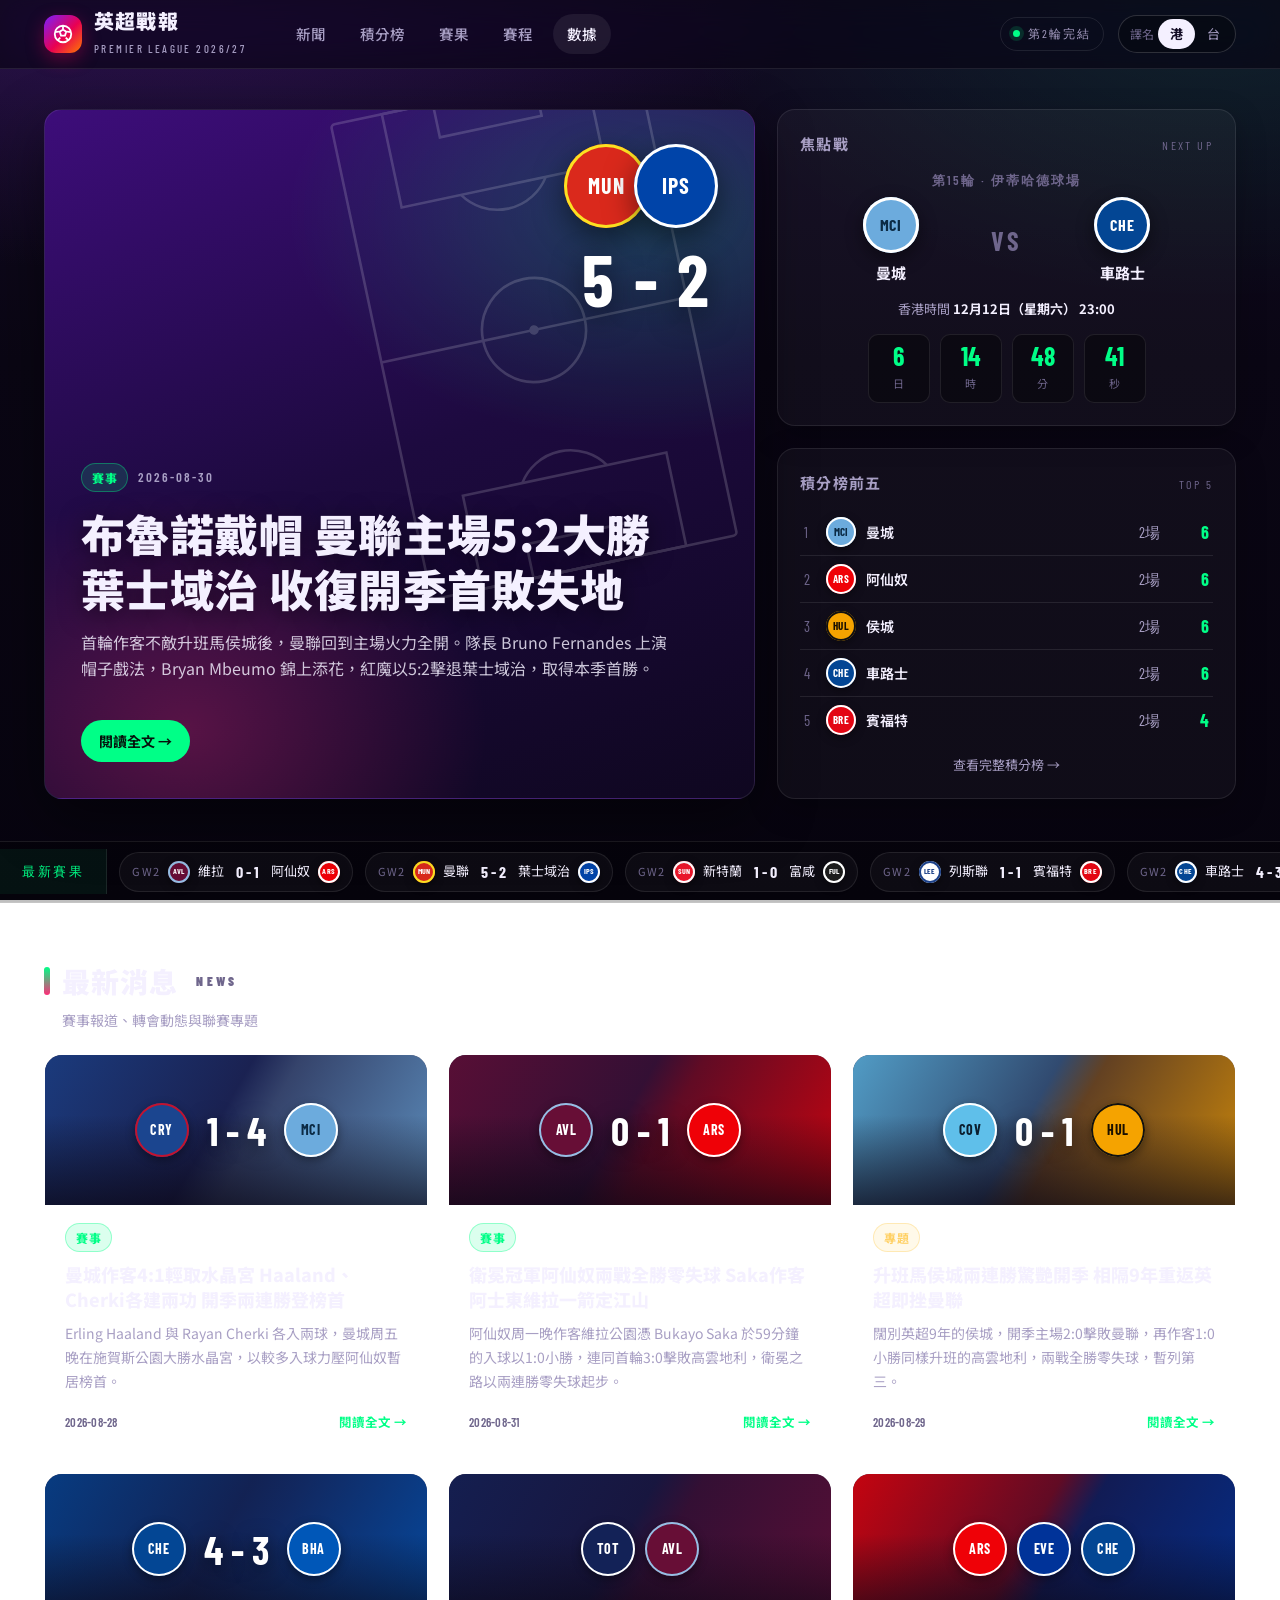
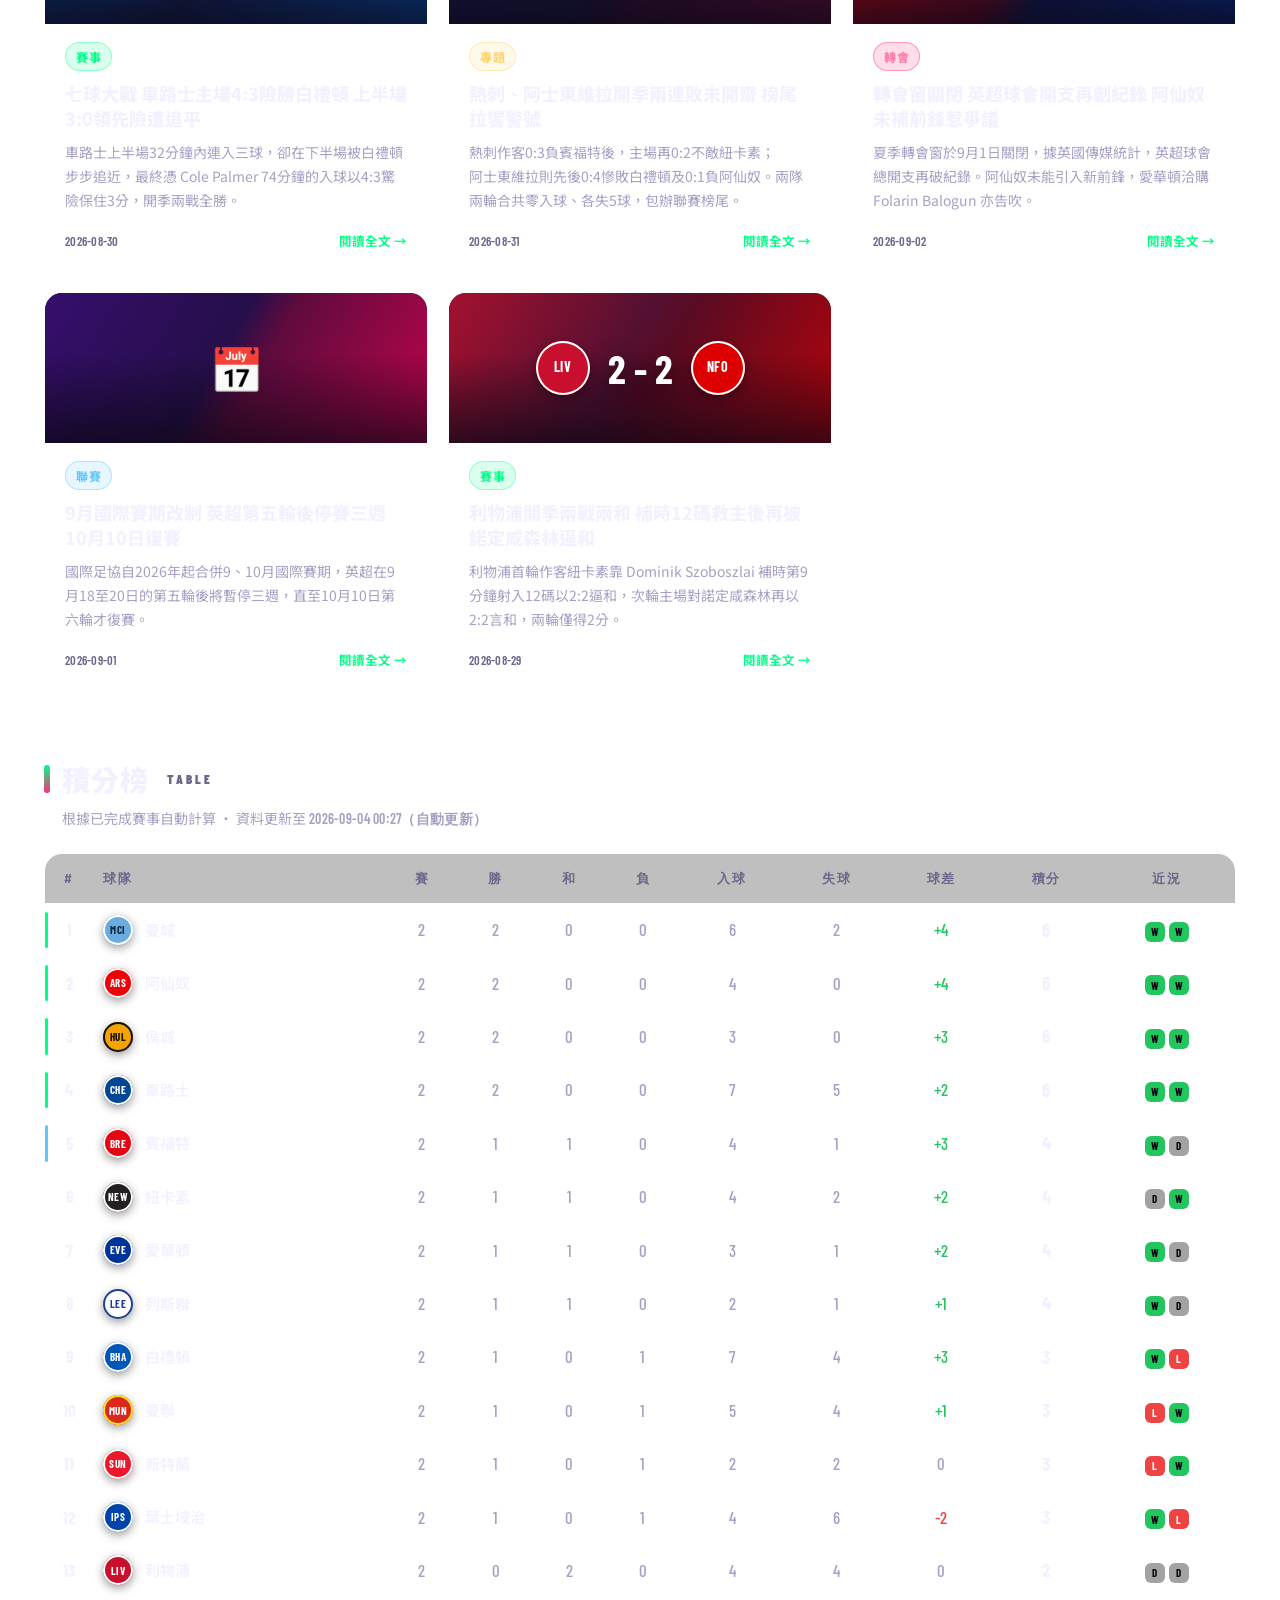
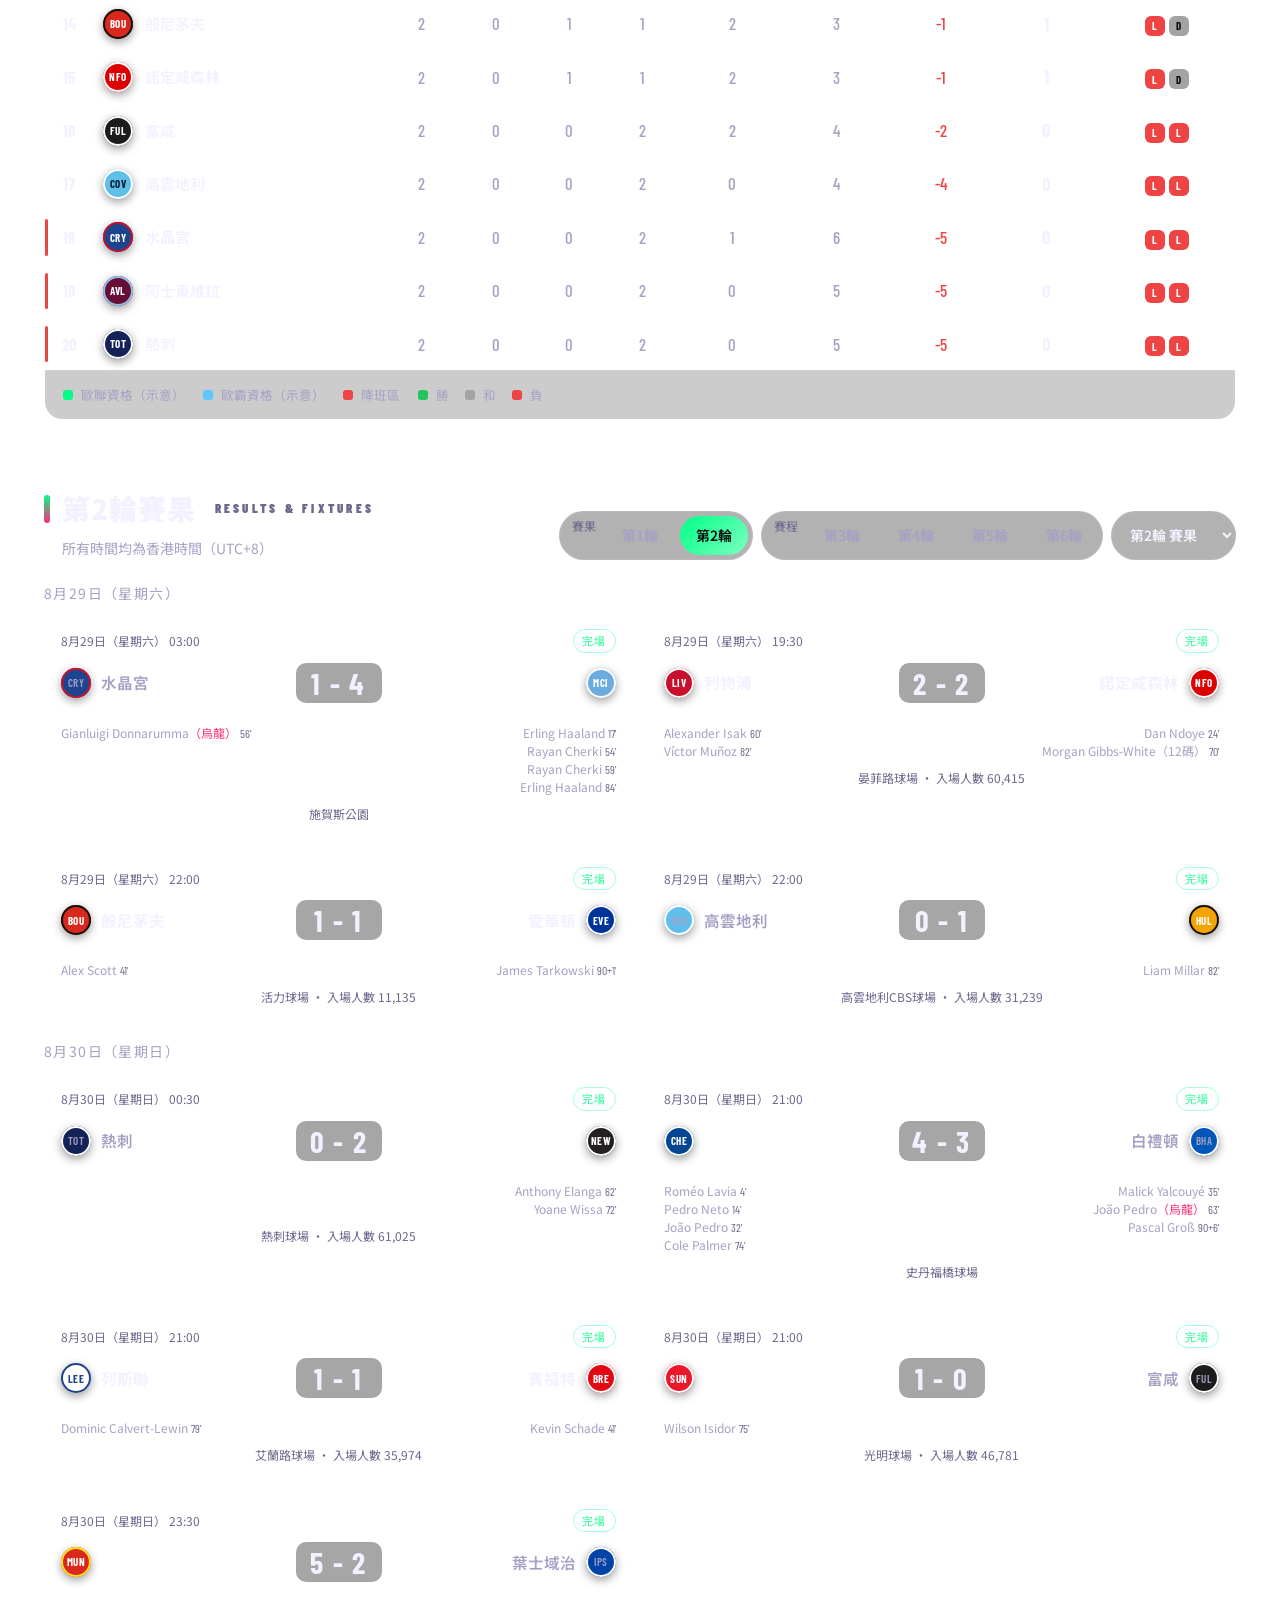
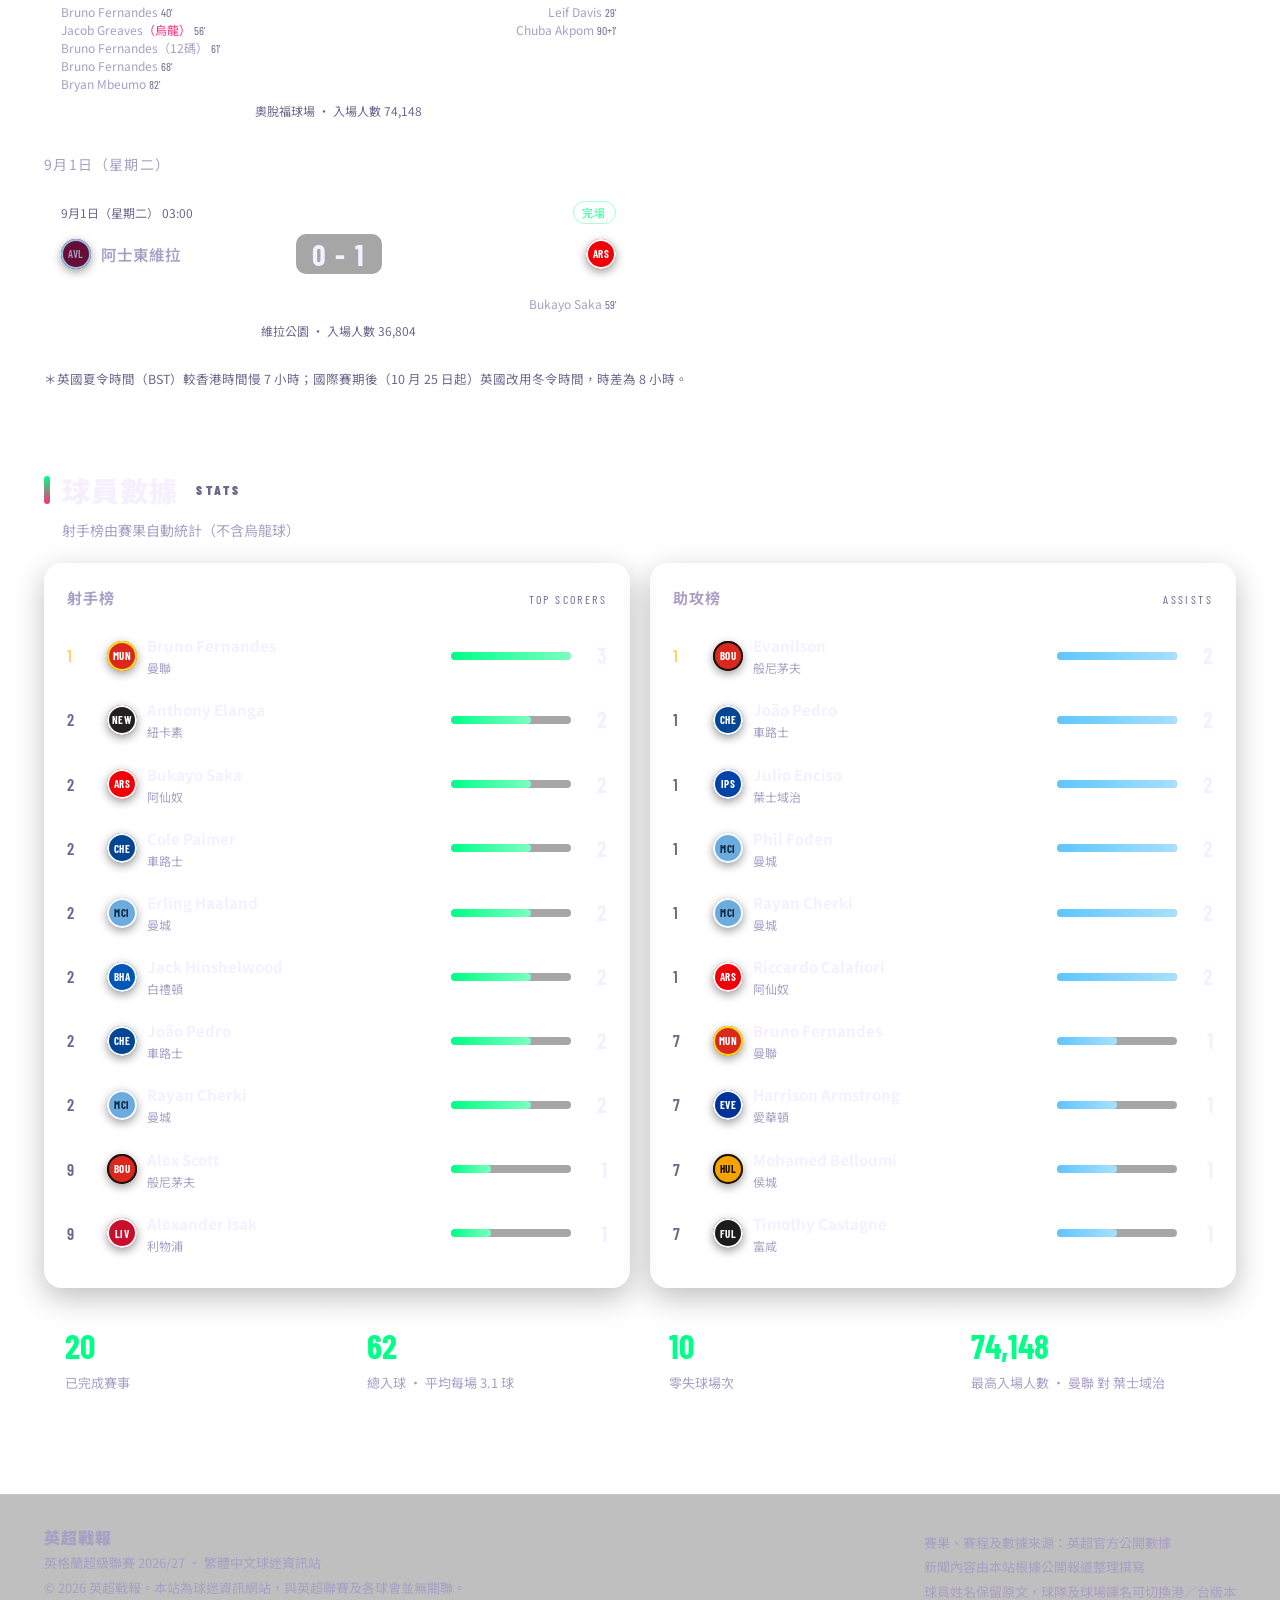
==== index.html @ 9344712b "feat: 英超戰報 static site with hourly results updater Traditional Chinese Premier League site: news, ta" ====
<!DOCTYPE html>
<html lang="zh-Hant">
<head>
  <meta charset="utf-8">
  <meta name="viewport" content="width=device-width, initial-scale=1">
  <title>英超戰報 — 英格蘭超級聯賽 2026/27 新聞、積分榜、賽果</title>
  <meta name="description" content="英超戰報：英格蘭超級聯賽最新新聞、積分榜、賽果與賽程，全部以繁體中文及香港時間顯示。">
  <link rel="icon" href="data:image/svg+xml,%3Csvg xmlns='http://www.w3.org/2000/svg' viewBox='0 0 64 64'%3E%3Crect width='64' height='64' rx='16' fill='%237a1fff'/%3E%3Ccircle cx='32' cy='32' r='18' fill='none' stroke='%2300ff87' stroke-width='5'/%3E%3Ccircle cx='32' cy='32' r='6' fill='%2300ff87'/%3E%3C/svg%3E">
  <link rel="preconnect" href="https://fonts.googleapis.com">
  <link rel="preconnect" href="https://fonts.gstatic.com" crossorigin>
  <link href="https://fonts.googleapis.com/css2?family=Noto+Sans+TC:wght@400;500;700;900&family=Barlow+Condensed:wght@500;600;700&display=swap" rel="stylesheet">
  <link rel="stylesheet" href="css/style.css">
</head>
<body>

  <!-- ===== 頂部導覽 ===== -->
  <header class="topbar">
    <div class="wrap">
      <a class="brand" href="#top">
        <span class="brand-mark" aria-hidden="true">
          <svg viewBox="0 0 24 24" fill="none" stroke="#fff" stroke-width="2"><circle cx="12" cy="12" r="9"/><path d="M12 3v4l3.5 2.5-1.3 4.2H9.8L8.5 9.5 12 7M3.5 10l4 -.5M20.5 10l-4-.5M6 19l3-3M18 19l-3-3"/></svg>
        </span>
        <span>
          <span class="brand-name">英超戰報</span>
          <span class="brand-sub">Premier League <span id="seasonLabel">2026/27</span></span>
        </span>
      </a>
      <nav class="nav" id="nav">
        <a href="#news">新聞</a>
        <a href="#table">積分榜</a>
        <a href="#results">賽果</a>
        <a href="#results" id="fixturesLink">賽程</a>
        <a href="#stats">數據</a>
      </nav>
      <div class="topbar-right">
        <span class="live-pill"><i></i><span id="roundLabel">第2輪完結</span></span>
        <div class="seg" role="group" aria-label="球隊譯名">
          <span class="seg-label">譯名</span>
          <button type="button" data-lang="hk" class="on">港</button>
          <button type="button" data-lang="tw">台</button>
        </div>
        <button class="burger" id="burger" type="button" aria-label="開啟選單"><span></span><span></span><span></span></button>
      </div>
    </div>
  </header>

  <!-- ===== 首頁頭條 ===== -->
  <section class="hero" id="top">
    <div class="wrap hero-grid">
      <article class="feature" id="feature"></article>
      <aside class="side">
        <div class="card next-match">
          <div class="card-head"><h3>焦點戰</h3><span class="en">Next up</span></div>
          <div id="nextMatch"></div>
        </div>
        <div class="card">
          <div class="card-head"><h3>積分榜前五</h3><span class="en">Top 5</span></div>
          <table class="mini-table"><tbody id="miniTable"></tbody></table>
          <a class="mini-link" href="#table">查看完整積分榜 →</a>
        </div>
      </aside>
    </div>
  </section>

  <div class="ticker" aria-label="最新賽果">
    <div class="ticker-inner">
      <div class="ticker-label">最新賽果</div>
      <div class="ticker-viewport"><div class="ticker-track" id="ticker"></div></div>
    </div>
  </div>

  <!-- ===== 新聞 ===== -->
  <section class="block" id="news">
    <div class="wrap">
      <div class="section-head">
        <div>
          <h2>最新消息<span class="en">News</span></h2>
          <p class="desc">賽事報道、轉會動態與聯賽專題</p>
        </div>
      </div>
      <div class="news-grid" id="newsGrid"></div>
    </div>
  </section>

  <!-- ===== 積分榜 ===== -->
  <section class="block" id="table">
    <div class="wrap">
      <div class="section-head">
        <div>
          <h2>積分榜<span class="en">Table</span></h2>
          <p class="desc">根據已完成賽事自動計算 · 資料更新至 <span id="updatedAt" class="num">2026-09-03</span></p>
        </div>
      </div>
      <div class="table-card reveal">
        <div class="table-wrap">
          <table class="standings">
            <thead>
              <tr>
                <th>#</th>
                <th class="left">球隊</th>
                <th title="已賽">賽</th>
                <th title="勝">勝</th>
                <th title="和">和</th>
                <th title="負">負</th>
                <th class="opt" title="入球">入球</th>
                <th class="opt" title="失球">失球</th>
                <th title="得失球差">球差</th>
                <th title="積分">積分</th>
                <th class="opt">近況</th>
              </tr>
            </thead>
            <tbody id="standingsBody"></tbody>
          </table>
        </div>
        <div class="legend">
          <span><i style="background:var(--mint)"></i>歐聯資格（示意）</span>
          <span><i style="background:var(--sky)"></i>歐霸資格（示意）</span>
          <span><i style="background:var(--loss)"></i>降班區</span>
          <span><i style="background:var(--win)"></i>勝 <i style="background:var(--draw);margin-left:8px"></i>和 <i style="background:var(--loss);margin-left:8px"></i>負</span>
        </div>
      </div>
    </div>
  </section>

  <!-- ===== 賽果與賽程 ===== -->
  <section class="block" id="results">
    <div class="wrap">
      <div class="section-head">
        <div>
          <h2><span id="resultsTitle">賽果</span><span class="en">Results &amp; Fixtures</span></h2>
          <p class="desc">所有時間均為香港時間（UTC+8）</p>
        </div>
        <div class="controls">
          <div class="tabs"><span class="seg-label">賽果</span><span id="resultTabs" style="display:contents"></span></div>
          <div class="tabs"><span class="seg-label">賽程</span><span id="fixtureTabs" style="display:contents"></span></div>
          <select id="gwSelect" class="gw-select" aria-label="選擇輪次"></select>
        </div>
      </div>
      <div class="matchday" id="matchdays"></div>
      <p class="tz-note">＊英國夏令時間（BST）較香港時間慢 7 小時；國際賽期後（10 月 25 日起）英國改用冬令時間，時差為 8 小時。</p>
    </div>
  </section>

  <!-- ===== 數據 ===== -->
  <section class="block" id="stats">
    <div class="wrap">
      <div class="section-head">
        <div>
          <h2>球員數據<span class="en">Stats</span></h2>
          <p class="desc">射手榜由賽果自動統計（不含烏龍球）</p>
        </div>
      </div>
      <div class="stats-grid">
        <div class="card reveal">
          <div class="card-head"><h3>射手榜</h3><span class="en">Top scorers</span></div>
          <div id="scorers"></div>
        </div>
        <div class="card reveal assists">
          <div class="card-head"><h3>助攻榜</h3><span class="en">Assists</span></div>
          <div id="assists"></div>
        </div>
      </div>
      <div class="facts" id="facts"></div>
    </div>
  </section>

  <!-- ===== 頁尾 ===== -->
  <footer>
    <div class="wrap">
      <div>
        <span class="brand-name">英超戰報</span>
        <p>英格蘭超級聯賽 2026/27 · 繁體中文球迷資訊站</p>
        <p>© <span id="year">2026</span> 英超戰報。本站為球迷資訊網站，與英超聯賽及各球會並無關聯。</p>
      </div>
      <div>
        <p>賽果、賽程及數據來源：英超官方公開數據</p>
        <p>新聞內容由本站根據公開報道整理撰寫</p>
        <p>球員姓名保留原文，球隊及球場譯名可切換港／台版本</p>
      </div>
    </div>
  </footer>

  <!-- ===== 新聞全文視窗 ===== -->
  <div class="modal" id="modal" role="dialog" aria-modal="true">
    <div class="modal-box">
      <button class="modal-close" id="modalClose" type="button" aria-label="關閉">×</button>
      <div id="modalBody"></div>
    </div>
  </div>
  <div class="toast" id="toast"></div>

  <script src="js/data.js"></script>
  <!-- live.js 由 tools/update-epl.ps1 自動產生（賽果、賽程、助攻榜） -->
  <script src="js/live.js"></script>
  <script>
    /* 若 live.js 尚未產生，仍讓頁面正常顯示 */
    var RESULTS = window.RESULTS || []; var FIXTURES = window.FIXTURES || [];
    var ASSISTS = window.ASSISTS || []; var LIVE = window.LIVE || null;
  </script>
  <script src="js/app.js"></script>
</body>
</html>
---- css/style.css ----
/* ==========================================================
   英超戰報 — Premier League 2026/27
   Stylesheet
   ========================================================== */

:root {
  --bg: #0a0614;
  --bg-2: #120b24;
  --bg-3: #1a1033;
  --panel: rgba(255, 255, 255, 0.035);
  --panel-strong: rgba(255, 255, 255, 0.07);
  --line: rgba(255, 255, 255, 0.09);
  --line-strong: rgba(255, 255, 255, 0.16);
  --text: #f4f0ff;
  --muted: #a89fc4;
  --muted-2: #6f668c;
  --mint: #00ff87;
  --mint-dim: rgba(0, 255, 135, 0.14);
  --pink: #ff2d78;
  --pink-dim: rgba(255, 45, 120, 0.16);
  --gold: #ffd166;
  --sky: #5ec6ff;
  --win: #22c55e;
  --draw: #a3a3a3;
  --loss: #ef4444;
  --radius: 18px;
  --radius-sm: 12px;
  --shadow: 0 20px 60px rgba(0, 0, 0, 0.45);
  --font-zh: "Noto Sans TC", "PingFang TC", "Microsoft JhengHei", "Heiti TC", system-ui, sans-serif;
  --font-num: "Barlow Condensed", "Oswald", "Arial Narrow", sans-serif;
  --max: 1240px;
}

* { box-sizing: border-box; }
html { scroll-behavior: smooth; }
body {
  margin: 0;
  font-family: var(--font-zh);
  color: var(--text);
  background:
    radial-gradient(1200px 600px at 10% -10%, rgba(120, 40, 200, 0.35), transparent 60%),
    radial-gradient(900px 500px at 95% 0%, rgba(0, 255, 135, 0.10), transparent 60%),
    linear-gradient(180deg, var(--bg-2) 0%, var(--bg) 40%, #07040f 100%);
  background-attachment: fixed;
  line-height: 1.6;
  -webkit-font-smoothing: antialiased;
}
a { color: inherit; text-decoration: none; }
button { font: inherit; color: inherit; cursor: pointer; }
img { max-width: 100%; }
::selection { background: var(--mint); color: #06100b; }

.wrap { max-width: var(--max); margin: 0 auto; padding: 0 24px; }
.num { font-family: var(--font-num); font-weight: 600; letter-spacing: 0.02em; }

/* ---------- Top bar ---------- */
.topbar {
  position: sticky; top: 0; z-index: 50;
  backdrop-filter: blur(16px) saturate(160%);
  -webkit-backdrop-filter: blur(16px) saturate(160%);
  background: rgba(10, 6, 20, 0.72);
  border-bottom: 1px solid var(--line);
}
.topbar .wrap { display: flex; align-items: center; gap: 28px; height: 68px; position: relative; }
.brand { display: flex; align-items: center; gap: 12px; }
.brand-mark {
  width: 38px; height: 38px; border-radius: 12px;
  background: linear-gradient(135deg, #7a1fff 0%, #e90052 55%, #ff7a00 100%);
  display: grid; place-items: center;
  box-shadow: 0 6px 18px rgba(233, 0, 82, 0.35);
}
.brand-mark svg { width: 22px; height: 22px; }
.brand-name { font-weight: 900; font-size: 20px; letter-spacing: 0.06em; line-height: 1; }
.brand-sub { display: block; font-family: var(--font-num); font-weight: 500; font-size: 11px; letter-spacing: 0.22em; color: var(--muted); text-transform: uppercase; margin-top: 4px; }

.nav { display: flex; gap: 6px; margin-left: 8px; }
.nav a { padding: 8px 14px; border-radius: 999px; font-size: 14.5px; font-weight: 500; color: var(--muted); transition: 0.2s; }
.nav a:hover, .nav a.active { color: var(--text); background: var(--panel-strong); }

.topbar-right { margin-left: auto; display: flex; align-items: center; gap: 14px; }
.live-pill {
  display: inline-flex; align-items: center; gap: 8px;
  font-family: var(--font-num); font-size: 12px; letter-spacing: 0.16em; text-transform: uppercase;
  color: var(--muted); padding: 6px 12px; border: 1px solid var(--line); border-radius: 999px;
}
.live-pill i { width: 7px; height: 7px; border-radius: 50%; background: var(--mint); box-shadow: 0 0 0 4px var(--mint-dim); animation: pulse 1.8s infinite; }
@keyframes pulse { 0%,100% { box-shadow: 0 0 0 3px var(--mint-dim);} 50% { box-shadow: 0 0 0 7px rgba(0,255,135,0.05);} }

.seg { display: inline-flex; align-items: center; border: 1px solid var(--line-strong); border-radius: 999px; padding: 3px; background: rgba(0,0,0,0.25); }
.seg button { border: 0; background: transparent; padding: 5px 12px; border-radius: 999px; font-size: 13px; color: var(--muted); transition: 0.2s; }
.seg button.on { background: var(--text); color: #120b24; font-weight: 700; }
.seg-label { font-size: 12px; color: var(--muted-2); padding-left: 8px; padding-right: 4px; }

.burger { display: none; width: 40px; height: 40px; border: 1px solid var(--line); border-radius: 10px; background: transparent; }
.burger span { display: block; width: 18px; height: 2px; background: var(--text); margin: 3px auto; border-radius: 2px; }

/* ---------- Hero ---------- */
.hero { padding: 40px 0 28px; position: relative; }
.hero-grid { display: grid; grid-template-columns: 1.55fr 1fr; gap: 22px; }

.feature {
  position: relative; overflow: hidden; border-radius: var(--radius); min-height: 480px;
  display: flex; flex-direction: column; justify-content: flex-end; padding: 36px;
  border: 1px solid var(--line);
  box-shadow: var(--shadow);
  background: linear-gradient(160deg, #3d0d7a 0%, #1d0a3f 50%, #0f0720 100%);
  isolation: isolate; cursor: pointer;
}
.feature::before {
  content: ""; position: absolute; inset: 0; z-index: -1;
  background:
    radial-gradient(600px 380px at 85% 15%, rgba(0, 255, 135, 0.22), transparent 60%),
    radial-gradient(500px 400px at 20% 90%, rgba(255, 45, 120, 0.28), transparent 60%);
}
.feature .pitch { position: absolute; right: -40px; top: -40px; width: 520px; height: 520px; opacity: 0.16; z-index: -1; transform: rotate(-12deg); }
.feature .big-crests { position: absolute; right: 36px; top: 34px; display: flex; z-index: 0; }
.feature .big-crests .crest { width: 84px; height: 84px; font-size: 22px; box-shadow: 0 0 0 3px var(--c2) inset, 0 10px 30px rgba(0,0,0,0.5); margin-left: -14px; }
.feature .score-big { position: absolute; right: 42px; top: 132px; font-family: var(--font-num); font-size: 72px; font-weight: 700; letter-spacing: 0.04em; line-height: 1; color: #fff; text-shadow: 0 8px 30px rgba(0,0,0,0.6); }
.feature .kicker { display: inline-flex; align-items: center; gap: 10px; margin-bottom: 14px; }
.feature h1 { font-size: clamp(28px, 3.6vw, 44px); line-height: 1.25; margin: 0 0 14px; font-weight: 900; letter-spacing: 0.01em; max-width: 620px; text-shadow: 0 4px 24px rgba(0,0,0,0.5); }
.feature p { margin: 0 0 18px; color: rgba(244,240,255,0.82); font-size: 16px; max-width: 600px; }
.feature .meta { display: flex; gap: 14px; align-items: center; color: var(--muted); font-size: 13px; }
.feature .cta { margin-top: 20px; display: inline-flex; align-items: center; gap: 8px; padding: 10px 18px; border-radius: 999px; background: var(--mint); color: #06100b; font-weight: 700; font-size: 14px; width: fit-content; transition: 0.2s; }
.feature:hover .cta { transform: translateY(-1px); box-shadow: 0 8px 24px rgba(0,255,135,0.3); }

.tag {
  display: inline-block; padding: 4px 10px; border-radius: 999px; font-size: 12px; font-weight: 700; letter-spacing: 0.06em;
  background: var(--panel-strong); border: 1px solid var(--line-strong); color: var(--text);
}
.tag.cat-match { background: var(--mint-dim); border-color: rgba(0,255,135,0.35); color: var(--mint); }
.tag.cat-transfer { background: var(--pink-dim); border-color: rgba(255,45,120,0.4); color: #ff7aa8; }
.tag.cat-feature { background: rgba(255,209,102,0.14); border-color: rgba(255,209,102,0.4); color: var(--gold); }
.tag.cat-league { background: rgba(94,198,255,0.14); border-color: rgba(94,198,255,0.4); color: var(--sky); }

.side { display: flex; flex-direction: column; gap: 22px; }
.card {
  background: var(--panel); border: 1px solid var(--line); border-radius: var(--radius);
  padding: 22px; box-shadow: 0 10px 30px rgba(0,0,0,0.25);
}
.card-head { display: flex; align-items: baseline; justify-content: space-between; margin-bottom: 14px; }
.card-head h3 { margin: 0; font-size: 15px; letter-spacing: 0.08em; color: var(--muted); font-weight: 700; }
.card-head .en { font-family: var(--font-num); font-size: 12px; letter-spacing: 0.2em; color: var(--muted-2); text-transform: uppercase; }

.next-match { text-align: center; }
.next-match .teams { display: grid; grid-template-columns: 1fr auto 1fr; align-items: center; gap: 10px; margin: 6px 0 14px; }
.next-match .team { display: flex; flex-direction: column; align-items: center; gap: 8px; font-weight: 700; font-size: 15px; }
.next-match .vs { font-family: var(--font-num); font-size: 26px; font-weight: 700; color: var(--muted-2); letter-spacing: 0.1em; }
.next-match .when { font-size: 13px; color: var(--muted); }
.next-match .when strong { color: var(--text); font-weight: 700; }
.countdown { display: flex; justify-content: center; gap: 10px; margin-top: 14px; }
.countdown div { background: rgba(0,0,0,0.35); border: 1px solid var(--line); border-radius: 10px; padding: 8px 0; min-width: 62px; }
.countdown b { display: block; font-family: var(--font-num); font-size: 26px; font-weight: 700; line-height: 1; color: var(--mint); }
.countdown small { font-size: 11px; color: var(--muted-2); letter-spacing: 0.1em; }

.mini-table { width: 100%; border-collapse: collapse; font-size: 14px; }
.mini-table td { padding: 8px 4px; border-top: 1px solid var(--line); }
.mini-table tr:first-child td { border-top: 0; }
.mini-table .pos { width: 22px; color: var(--muted-2); font-family: var(--font-num); font-size: 15px; }
.mini-table .pts { text-align: right; font-family: var(--font-num); font-size: 18px; font-weight: 700; color: var(--mint); }
.mini-table .pl { text-align: right; color: var(--muted); font-family: var(--font-num); font-size: 15px; }
.mini-table .tm { display: flex; align-items: center; gap: 10px; font-weight: 600; }
.mini-link { display: block; text-align: center; margin-top: 12px; font-size: 13px; color: var(--muted); }
.mini-link:hover { color: var(--mint); }

/* ---------- Crest ---------- */
.crest {
  --c1: #888; --c2: #fff; --ct: #fff;
  display: inline-grid; place-items: center; flex: none;
  width: 30px; height: 30px; border-radius: 50%;
  background: var(--c1); color: var(--ct);
  box-shadow: 0 0 0 2px var(--c2) inset, 0 3px 10px rgba(0,0,0,0.4);
  font-family: var(--font-num); font-weight: 700; font-size: 11px; letter-spacing: 0.04em;
}
.crest.lg { width: 56px; height: 56px; font-size: 16px; box-shadow: 0 0 0 3px var(--c2) inset, 0 6px 18px rgba(0,0,0,0.45); }

/* ---------- Ticker ---------- */
.ticker { border-top: 1px solid var(--line); border-bottom: 1px solid var(--line); background: rgba(0,0,0,0.25); overflow: hidden; margin-top: 14px; }
.ticker-inner { display: flex; align-items: center; }
.ticker-label { flex: none; padding: 12px 22px; font-family: var(--font-num); font-size: 13px; letter-spacing: 0.2em; text-transform: uppercase; color: var(--mint); border-right: 1px solid var(--line); background: rgba(0,255,135,0.06); }
.ticker-viewport { overflow: hidden; flex: 1; }
.ticker-track { display: flex; gap: 12px; white-space: nowrap; animation: marquee 70s linear infinite; padding: 10px 12px; width: max-content; }
.ticker:hover .ticker-track { animation-play-state: paused; }
@keyframes marquee { from { transform: translateX(0);} to { transform: translateX(-50%);} }
.tick { display: inline-flex; align-items: center; gap: 8px; padding: 6px 12px; border-radius: 999px; background: var(--panel); border: 1px solid var(--line); font-size: 13px; }
.tick .crest { width: 22px; height: 22px; font-size: 8px; }
.tick b { font-family: var(--font-num); font-size: 16px; font-weight: 700; padding: 0 4px; }
.tick .gw { color: var(--muted-2); font-size: 11px; letter-spacing: 0.1em; }

/* ---------- Sections ---------- */
section.block { padding: 56px 0 10px; }
.section-head { display: flex; align-items: flex-end; justify-content: space-between; gap: 20px; margin-bottom: 22px; flex-wrap: wrap; }
.section-head h2 { margin: 0; font-size: 28px; font-weight: 900; letter-spacing: 0.04em; display: flex; align-items: center; gap: 12px; }
.section-head h2::before { content: ""; width: 6px; height: 28px; border-radius: 3px; background: linear-gradient(180deg, var(--mint), var(--pink)); }
.section-head .en { font-family: var(--font-num); font-size: 13px; letter-spacing: 0.25em; text-transform: uppercase; color: var(--muted-2); margin-left: 6px; }
.section-head .desc { color: var(--muted); font-size: 14px; margin: 6px 0 0 18px; }
.section-head .controls { display: flex; gap: 8px; flex-wrap: wrap; }

/* ---------- News ---------- */
.news-grid { display: grid; grid-template-columns: repeat(3, 1fr); gap: 20px; }
.news-card {
  display: flex; flex-direction: column; overflow: hidden; border-radius: var(--radius);
  background: var(--panel); border: 1px solid var(--line); transition: 0.25s; cursor: pointer;
}
.news-card:hover { transform: translateY(-4px); border-color: var(--line-strong); box-shadow: var(--shadow); }
.news-card .cover { position: relative; height: 150px; display: flex; align-items: center; justify-content: center; gap: 10px; overflow: hidden; }
.news-card .cover::after { content: ""; position: absolute; inset: 0; background: linear-gradient(180deg, transparent 40%, rgba(10,6,20,0.7)); }
.news-card .cover .crest { z-index: 1; width: 54px; height: 54px; font-size: 14px; }
.news-card .cover .score { z-index: 1; font-family: var(--font-num); font-size: 40px; font-weight: 700; color: #fff; text-shadow: 0 4px 20px rgba(0,0,0,0.6); padding: 0 8px; }
.news-card .cover .glyph { z-index: 1; font-size: 44px; }
.news-card .body { padding: 18px 20px 20px; display: flex; flex-direction: column; gap: 10px; flex: 1; }
.news-card h3 { margin: 0; font-size: 18px; line-height: 1.4; font-weight: 800; }
.news-card p { margin: 0; color: var(--muted); font-size: 14px; line-height: 1.7; display: -webkit-box; -webkit-line-clamp: 3; -webkit-box-orient: vertical; overflow: hidden; }
.news-card .meta { margin-top: auto; display: flex; align-items: center; justify-content: space-between; color: var(--muted-2); font-size: 12.5px; padding-top: 8px; }
.news-card .meta .read { color: var(--mint); font-weight: 700; }

/* News modal */
.modal { position: fixed; inset: 0; z-index: 100; display: none; align-items: center; justify-content: center; padding: 24px; background: rgba(5, 2, 12, 0.72); backdrop-filter: blur(10px); }
.modal.open { display: flex; }
.modal-box { width: min(720px, 100%); max-height: 88vh; overflow: auto; background: var(--bg-3); border: 1px solid var(--line-strong); border-radius: 20px; padding: 32px; box-shadow: var(--shadow); position: relative; animation: rise 0.25s ease; }
@keyframes rise { from { transform: translateY(12px); opacity: 0;} to { transform: none; opacity: 1;} }
.modal-box h2 { margin: 10px 0 8px; font-size: 26px; line-height: 1.35; }
.modal-box .meta { color: var(--muted); font-size: 13px; margin-bottom: 18px; }
.modal-box .content p { color: rgba(244,240,255,0.88); font-size: 15.5px; line-height: 1.9; margin: 0 0 14px; }
.modal-close { position: absolute; top: 16px; right: 16px; width: 36px; height: 36px; border-radius: 50%; border: 1px solid var(--line-strong); background: var(--panel-strong); font-size: 18px; line-height: 1; }
.modal-close:hover { background: var(--pink); border-color: var(--pink); }

/* ---------- Standings ---------- */
.table-card { background: var(--panel); border: 1px solid var(--line); border-radius: var(--radius); overflow: hidden; }
.table-wrap { overflow-x: auto; }
table.standings { width: 100%; border-collapse: collapse; min-width: 720px; }
table.standings th { font-family: var(--font-num); font-weight: 600; font-size: 13px; letter-spacing: 0.12em; color: var(--muted-2); text-transform: uppercase; padding: 14px 10px; text-align: center; border-bottom: 1px solid var(--line-strong); background: rgba(0,0,0,0.25); white-space: nowrap; }
table.standings th.left, table.standings td.left { text-align: left; }
table.standings td { padding: 11px 10px; text-align: center; border-bottom: 1px solid var(--line); font-family: var(--font-num); font-size: 17px; font-weight: 500; color: var(--muted); white-space: nowrap; }
table.standings tr:last-child td { border-bottom: 0; }
table.standings tr { transition: background 0.15s; }
table.standings tbody tr:hover { background: var(--panel-strong); }
table.standings td.team { font-family: var(--font-zh); font-size: 15px; font-weight: 600; color: var(--text); }
table.standings td.team .tm { display: flex; align-items: center; gap: 12px; }
table.standings td.team .short { display: none; }
table.standings td.pos { position: relative; width: 48px; color: var(--text); font-weight: 700; }
table.standings td.pos::before { content: ""; position: absolute; left: 0; top: 8px; bottom: 8px; width: 3px; border-radius: 2px; background: transparent; }
tr.z-ucl td.pos::before { background: var(--mint); }
tr.z-uel td.pos::before { background: var(--sky); }
tr.z-rel td.pos::before { background: var(--loss); }
table.standings td.pts { color: var(--text); font-weight: 700; font-size: 19px; }
table.standings td.gd.pos-gd { color: var(--win); }
table.standings td.gd.neg-gd { color: var(--loss); }
.form { display: inline-flex; gap: 4px; }
.form i { width: 20px; height: 20px; border-radius: 6px; display: grid; place-items: center; font-family: var(--font-num); font-size: 11px; font-weight: 700; color: #0a0614; font-style: normal; }
.form i.W { background: var(--win); }
.form i.D { background: var(--draw); }
.form i.L { background: var(--loss); color: #fff; }
.legend { display: flex; gap: 18px; flex-wrap: wrap; padding: 14px 18px; border-top: 1px solid var(--line); font-size: 12.5px; color: var(--muted); background: rgba(0,0,0,0.2); }
.legend span { display: inline-flex; align-items: center; gap: 8px; }
.legend i { width: 10px; height: 10px; border-radius: 3px; }

/* ---------- Results & fixtures ---------- */
.tabs { display: inline-flex; gap: 6px; padding: 4px; border-radius: 999px; background: rgba(0,0,0,0.3); border: 1px solid var(--line); flex-wrap: wrap; }
.tabs button { border: 0; background: transparent; padding: 8px 16px; border-radius: 999px; font-size: 14px; color: var(--muted); font-weight: 600; transition: 0.2s; }
.tabs button.on { background: linear-gradient(135deg, var(--mint), #7cffc0); color: #06100b; }
.tabs button.fix.on { background: linear-gradient(135deg, var(--sky), #a8e0ff); }

.matchday { margin-top: 22px; }
.matchday-title { font-size: 14px; color: var(--muted); letter-spacing: 0.1em; margin: 18px 0 10px; display: flex; align-items: center; gap: 10px; }
.matchday-title::after { content: ""; flex: 1; height: 1px; background: var(--line); }
.match-grid { display: grid; grid-template-columns: repeat(2, 1fr); gap: 14px; }
.match { background: var(--panel); border: 1px solid var(--line); border-radius: var(--radius-sm); padding: 14px 16px; transition: 0.2s; }
.match:hover { border-color: var(--line-strong); background: var(--panel-strong); }
.match .top { display: flex; justify-content: space-between; align-items: center; font-size: 12px; color: var(--muted-2); margin-bottom: 10px; }
.match .top .status { font-family: var(--font-num); letter-spacing: 0.14em; font-size: 11px; padding: 2px 8px; border-radius: 999px; border: 1px solid var(--line); }
.match .top .status.ft { color: var(--mint); border-color: rgba(0,255,135,0.35); }
.match .top .status.up { color: var(--sky); border-color: rgba(94,198,255,0.35); }
.match .row { display: grid; grid-template-columns: 1fr auto 1fr; align-items: center; gap: 10px; }
.match .side-team { display: flex; align-items: center; gap: 10px; font-weight: 700; font-size: 15.5px; min-width: 0; }
.match .side-team.away { flex-direction: row-reverse; text-align: right; }
.match .side-team span { overflow: hidden; text-overflow: ellipsis; white-space: nowrap; }
.match .side-team.winner span { color: #fff; }
.match .side-team.loser span { color: var(--muted); font-weight: 600; }
.match .score { font-family: var(--font-num); font-size: 30px; font-weight: 700; letter-spacing: 0.06em; padding: 2px 12px; border-radius: 10px; background: rgba(0,0,0,0.35); min-width: 86px; text-align: center; line-height: 1.2; }
.match .score.kick { font-size: 22px; color: var(--sky); }
.match .scorers { display: grid; grid-template-columns: 1fr 1fr; gap: 6px 12px; margin-top: 10px; padding-top: 10px; border-top: 1px dashed var(--line); font-size: 12px; color: var(--muted); line-height: 1.5; }
.match .scorers > div:last-child { text-align: right; }
.match .scorers em { font-style: normal; font-family: var(--font-num); color: var(--muted-2); font-size: 12px; margin-left: 3px; }
.match .scorers .og { color: var(--pink); }
.match .venue { font-size: 12px; color: var(--muted-2); margin-top: 8px; text-align: center; }
.tz-note { font-size: 12.5px; color: var(--muted-2); margin-top: 14px; }

/* ---------- Stats ---------- */
.stats-grid { display: grid; grid-template-columns: 1fr 1fr; gap: 20px; }
.rank-list { list-style: none; margin: 0; padding: 0; }
.rank-list li { display: grid; grid-template-columns: 28px 1fr auto; align-items: center; gap: 12px; padding: 10px 0; border-top: 1px solid var(--line); }
.rank-list li:first-child { border-top: 0; }
.rank-list .r { font-family: var(--font-num); font-size: 17px; color: var(--muted-2); font-weight: 600; }
.rank-list li:first-child .r { color: var(--gold); }
.rank-list .who { display: flex; align-items: center; gap: 10px; min-width: 0; }
.rank-list .who .nm { font-weight: 700; font-size: 15px; }
.rank-list .who .club { font-size: 12px; color: var(--muted); }
.rank-list .bar { position: relative; width: 120px; height: 8px; border-radius: 4px; background: rgba(0,0,0,0.35); overflow: hidden; }
.rank-list .bar i { position: absolute; inset: 0 auto 0 0; border-radius: 4px; background: linear-gradient(90deg, var(--mint), #7cffc0); }
.rank-list .v { display: flex; align-items: center; gap: 10px; }
.rank-list .v b { font-family: var(--font-num); font-size: 22px; font-weight: 700; min-width: 26px; text-align: right; }
.assists .rank-list .bar i { background: linear-gradient(90deg, var(--sky), #a8e0ff); }

/* ---------- Season facts ---------- */
.facts { display: grid; grid-template-columns: repeat(4, 1fr); gap: 16px; margin-top: 22px; }
.fact { padding: 18px 20px; border-radius: var(--radius-sm); background: var(--panel); border: 1px solid var(--line); }
.fact b { display: block; font-family: var(--font-num); font-size: 34px; font-weight: 700; line-height: 1; color: var(--mint); margin-bottom: 6px; }
.fact span { font-size: 13px; color: var(--muted); }

/* ---------- Footer ---------- */
footer { margin-top: 70px; border-top: 1px solid var(--line); padding: 34px 0 44px; color: var(--muted); font-size: 13px; background: rgba(0,0,0,0.25); }
footer .wrap { display: flex; justify-content: space-between; gap: 24px; flex-wrap: wrap; }
footer p { margin: 4px 0; }
footer .brand-name { font-size: 16px; }
.toast { position: fixed; bottom: 24px; left: 50%; transform: translateX(-50%) translateY(20px); background: var(--text); color: #120b24; padding: 10px 18px; border-radius: 999px; font-weight: 700; font-size: 14px; opacity: 0; transition: 0.3s; pointer-events: none; z-index: 200; }
.toast.show { opacity: 1; transform: translateX(-50%) translateY(0); }

/* ---------- Reveal animation ---------- */
.reveal { opacity: 0; transform: translateY(16px); transition: opacity 0.6s ease, transform 0.6s ease; }
.reveal.in { opacity: 1; transform: none; }

/* ---------- Responsive ---------- */
@media (max-width: 1024px) {
  .hero-grid { grid-template-columns: 1fr; }
  .feature { min-height: 400px; }
  .news-grid { grid-template-columns: repeat(2, 1fr); }
  .facts { grid-template-columns: repeat(2, 1fr); }
}
@media (max-width: 860px) {
  .nav { display: none; position: absolute; top: 68px; left: 0; right: 0; flex-direction: column; padding: 12px; background: rgba(10,6,20,0.96); border-bottom: 1px solid var(--line); margin: 0; }
  .nav.open { display: flex; }
  .burger { display: block; }
  .live-pill { display: none; }
  .stats-grid, .match-grid { grid-template-columns: 1fr; }
  .feature .pitch { width: 380px; height: 380px; }
  .feature .score-big { font-size: 56px; top: 118px; }
}
@media (max-width: 600px) {
  .wrap { padding: 0 16px; }
  .brand-sub { display: none; }
  .seg-label { display: none; }
  .feature { padding: 24px; min-height: 380px; }
  .feature .big-crests .crest { width: 60px; height: 60px; font-size: 16px; }
  .feature .score-big { font-size: 44px; top: 100px; right: 30px; }
  .news-grid { grid-template-columns: 1fr; }
  .facts { grid-template-columns: 1fr 1fr; }
  table.standings { min-width: 0; }
  table.standings th.opt, table.standings td.opt { display: none; }
  table.standings td.team .full { display: none; }
  table.standings td.team .short { display: inline; }
  .section-head h2 { font-size: 23px; }
  .countdown div { min-width: 54px; }
}

/* ---------- Late overrides ---------- */
.nw { white-space: nowrap; }
@media (max-width: 1024px) { .feature { padding-top: 230px; } }
@media (max-width: 600px) { .feature { padding-top: 165px; min-height: 0; } }
.match .side-team .short { display: none; }
@media (max-width: 600px) {
  .wrap { padding: 0 14px; }
  table.standings th, table.standings td { padding: 10px 5px; font-size: 15px; }
  table.standings td.pos { width: 34px; }
  table.standings td.team { font-size: 14px; }
  table.standings td.team .tm { gap: 8px; }
  table.standings .crest { width: 26px; height: 26px; font-size: 9px; }
  .match .side-team { font-size: 14.5px; gap: 8px; }
  .match .side-team .full { display: none; }
  .match .side-team .short { display: inline; }
  .match .score { min-width: 72px; font-size: 26px; }
}

/* ---------- 減少動態效果（系統設定 prefers-reduced-motion） ---------- */
@media (prefers-reduced-motion: reduce) {
  html { scroll-behavior: auto; }
  .reveal { opacity: 1; transform: none; transition: none; }
  .ticker-track { animation: none; }
  .live-pill i { animation: none; }
  .news-card, .feature .cta, .match, .nav a { transition: none; }
}
.match .top .status.live { color: var(--pink); border-color: rgba(255,45,120,0.45); background: var(--pink-dim); }
.gw-select { background: rgba(0,0,0,0.3); color: var(--text); border: 1px solid var(--line); border-radius: 999px; padding: 8px 14px; font: inherit; font-size: 14px; font-weight: 600; cursor: pointer; }
.gw-select:focus { outline: 2px solid var(--mint); outline-offset: 2px; }
.gw-select option { background: var(--bg-3); color: var(--text); }
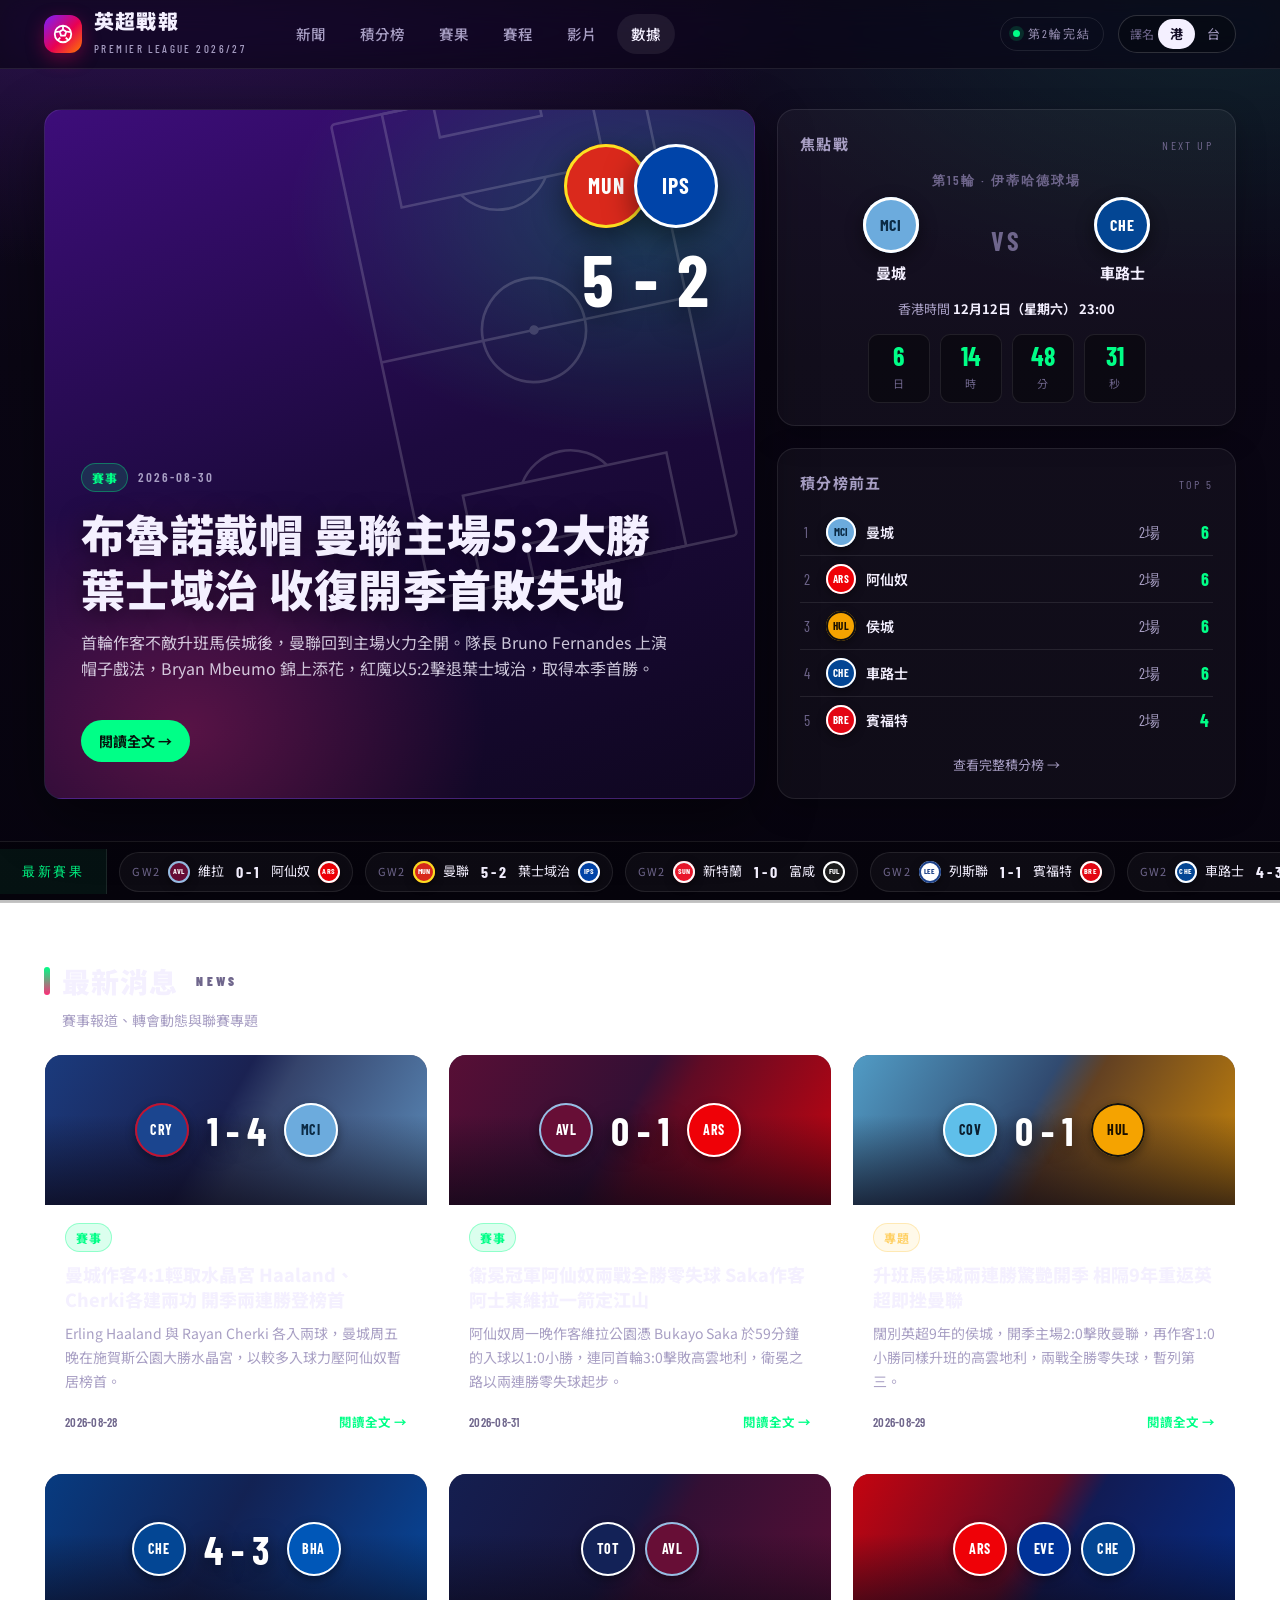
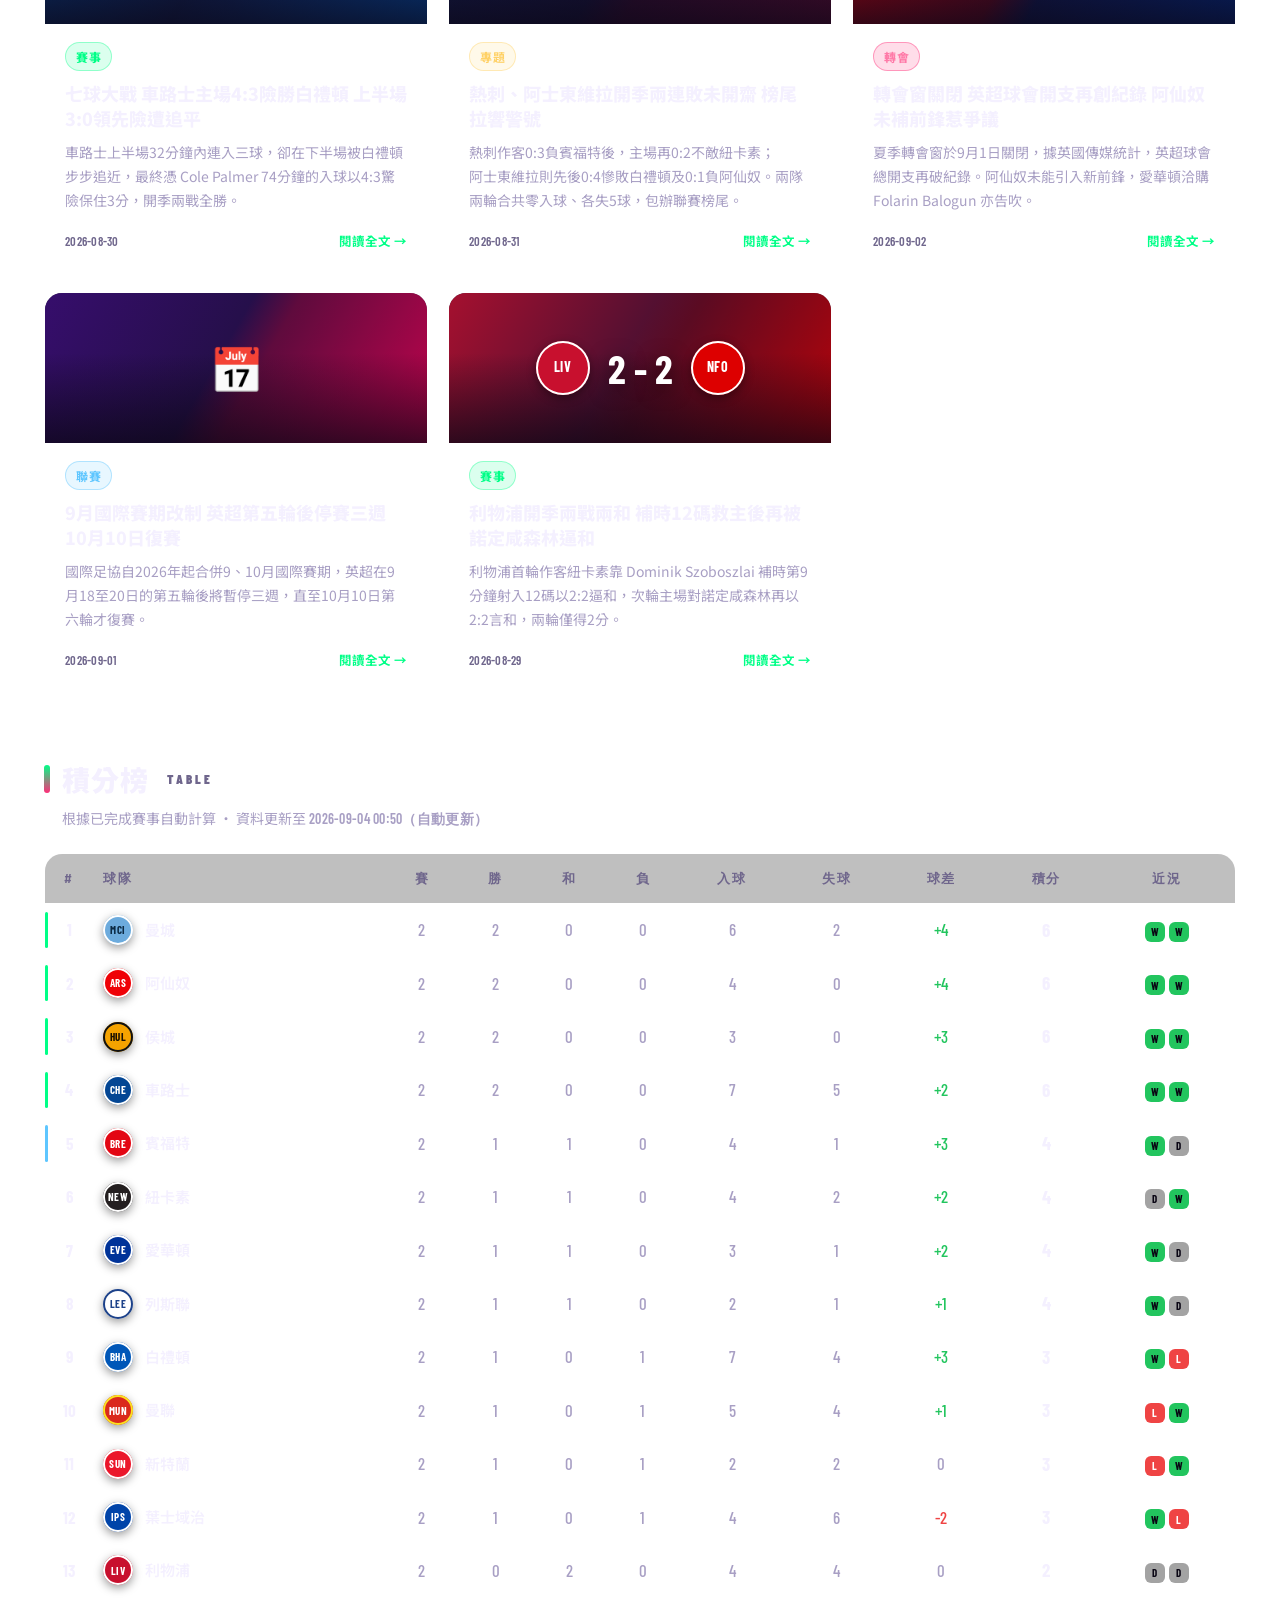
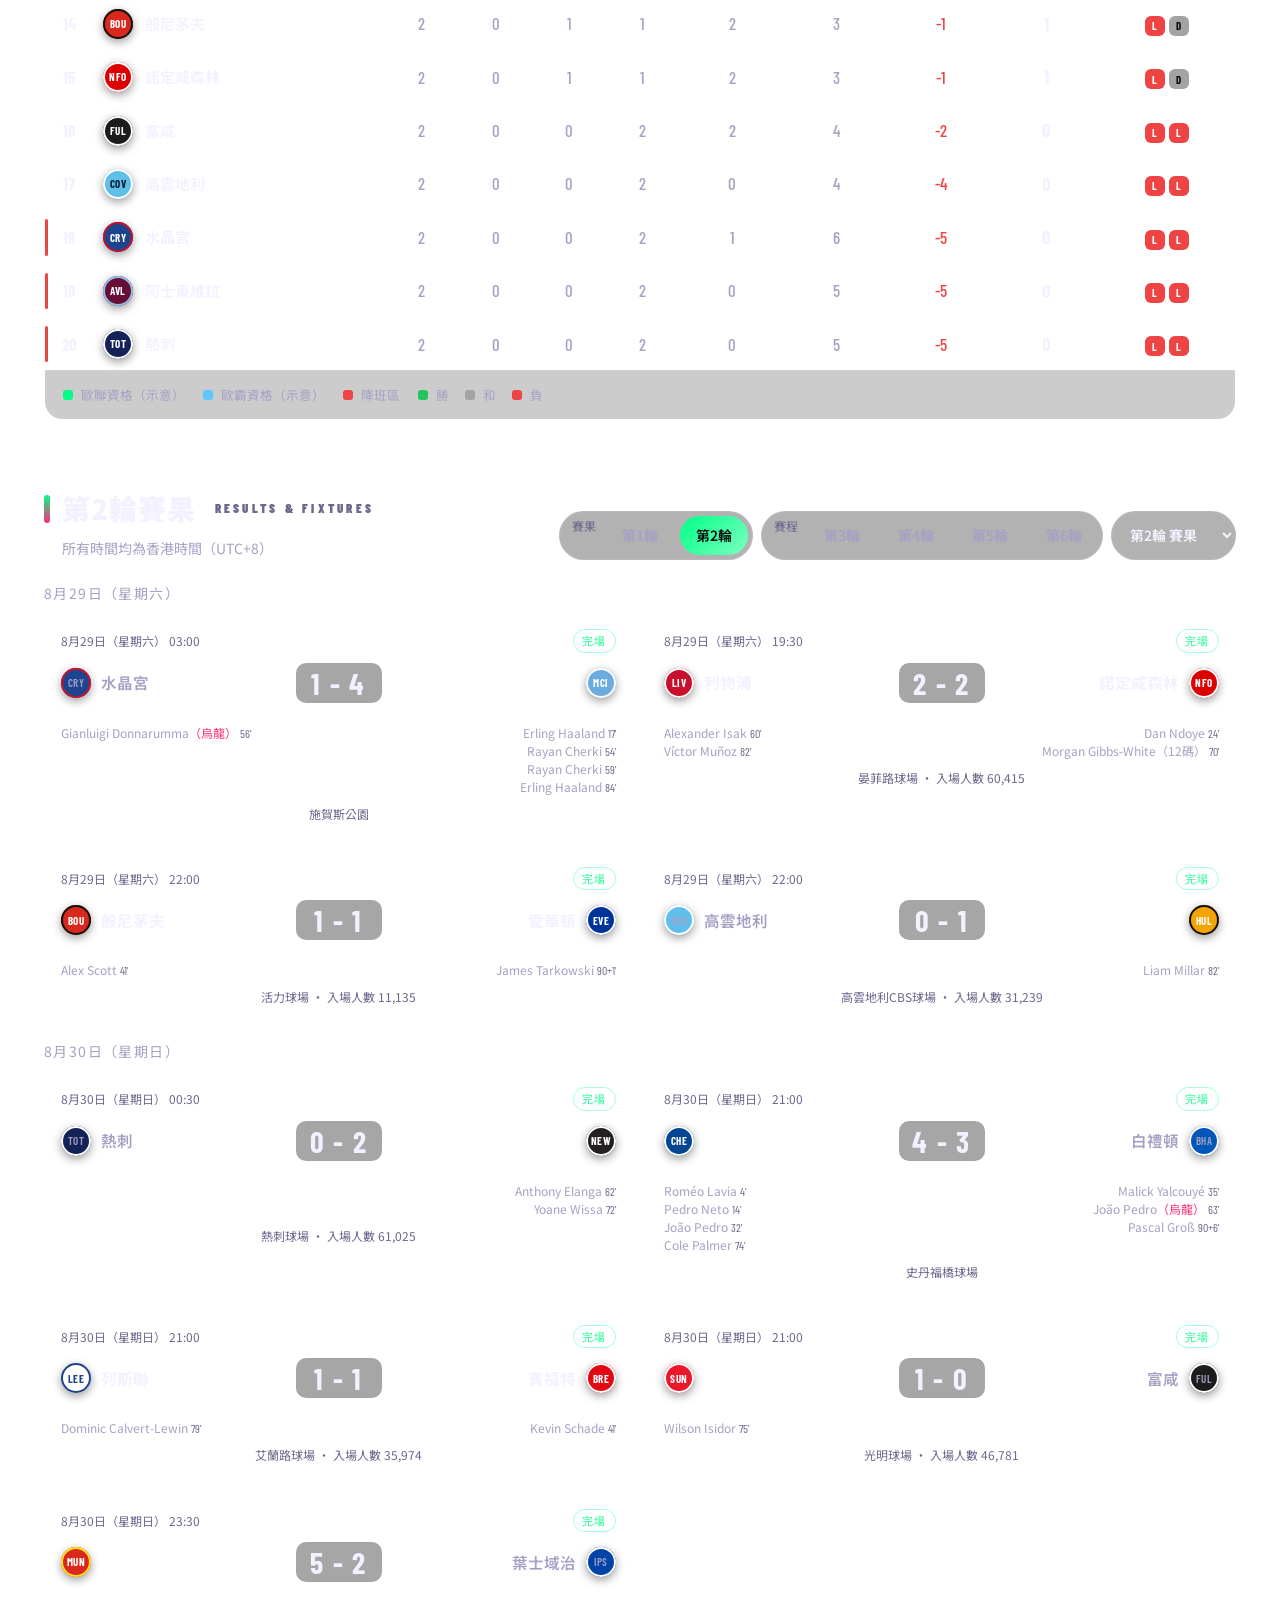
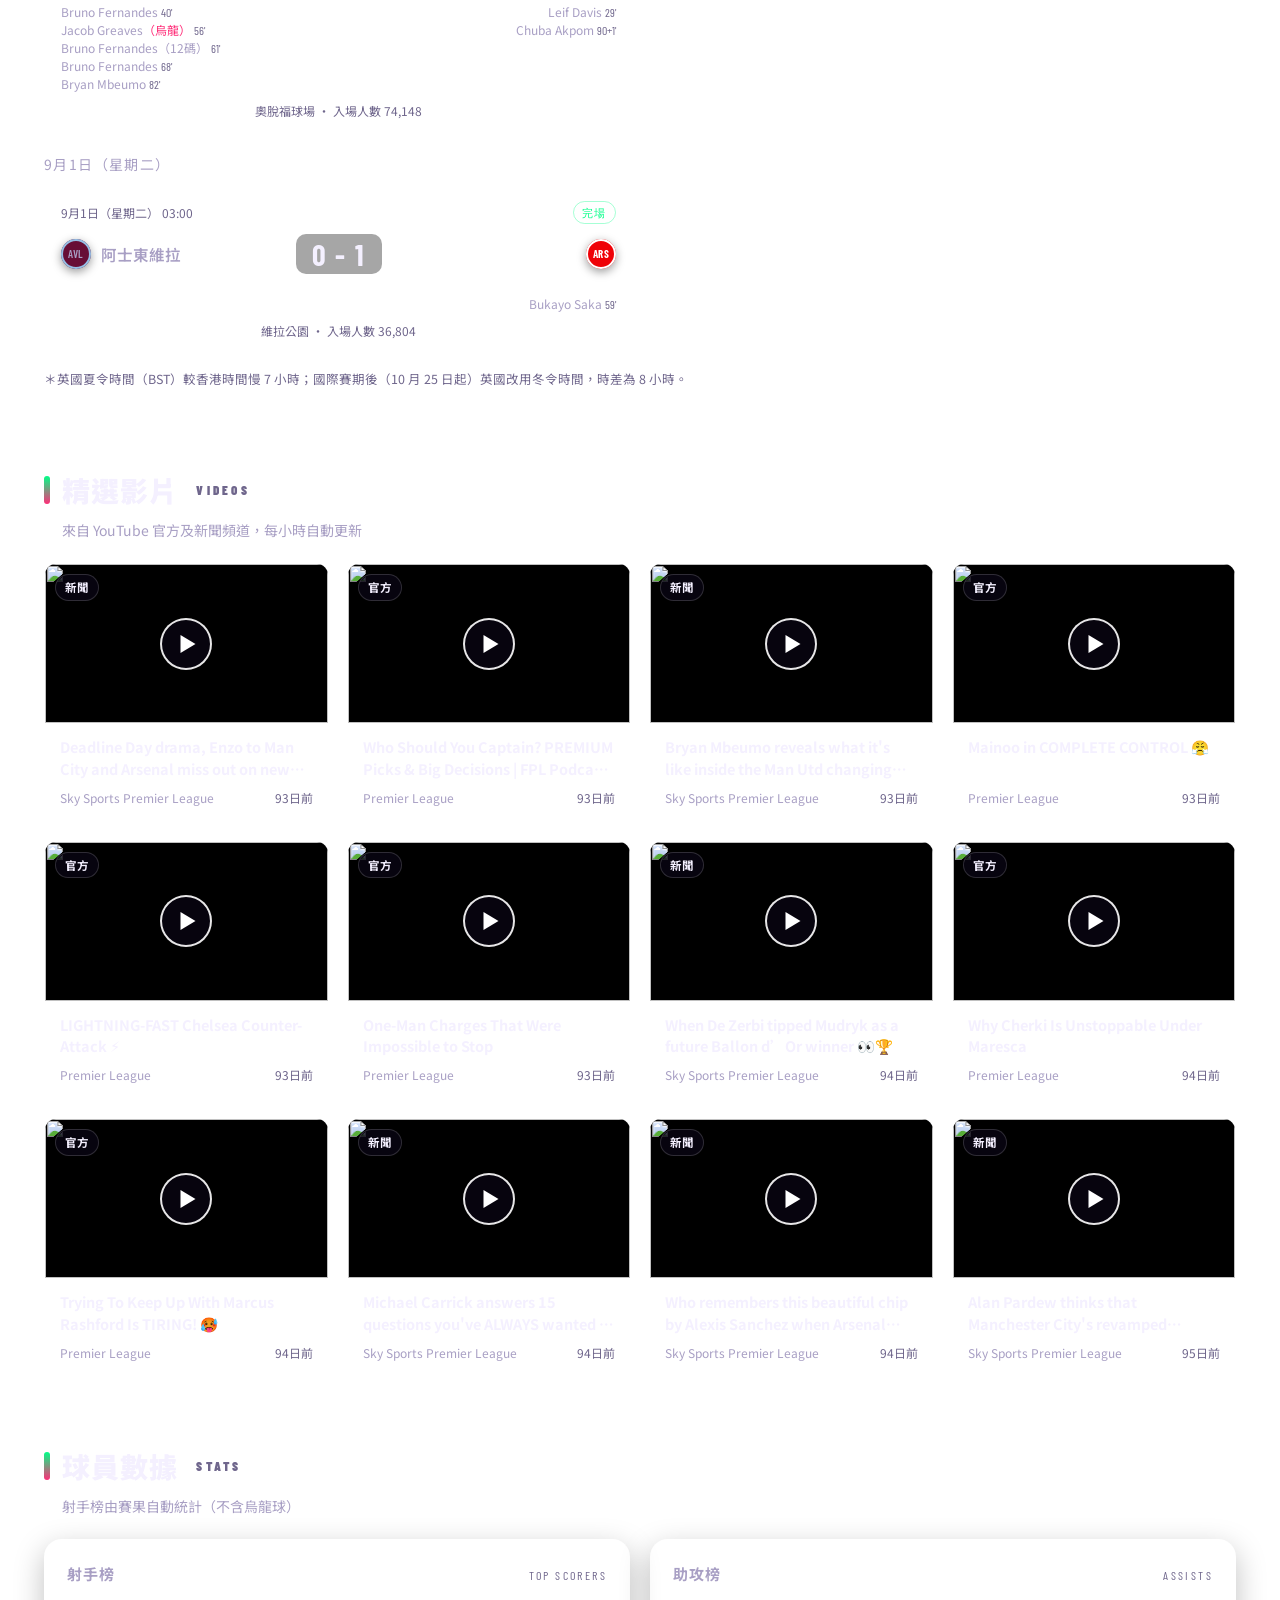
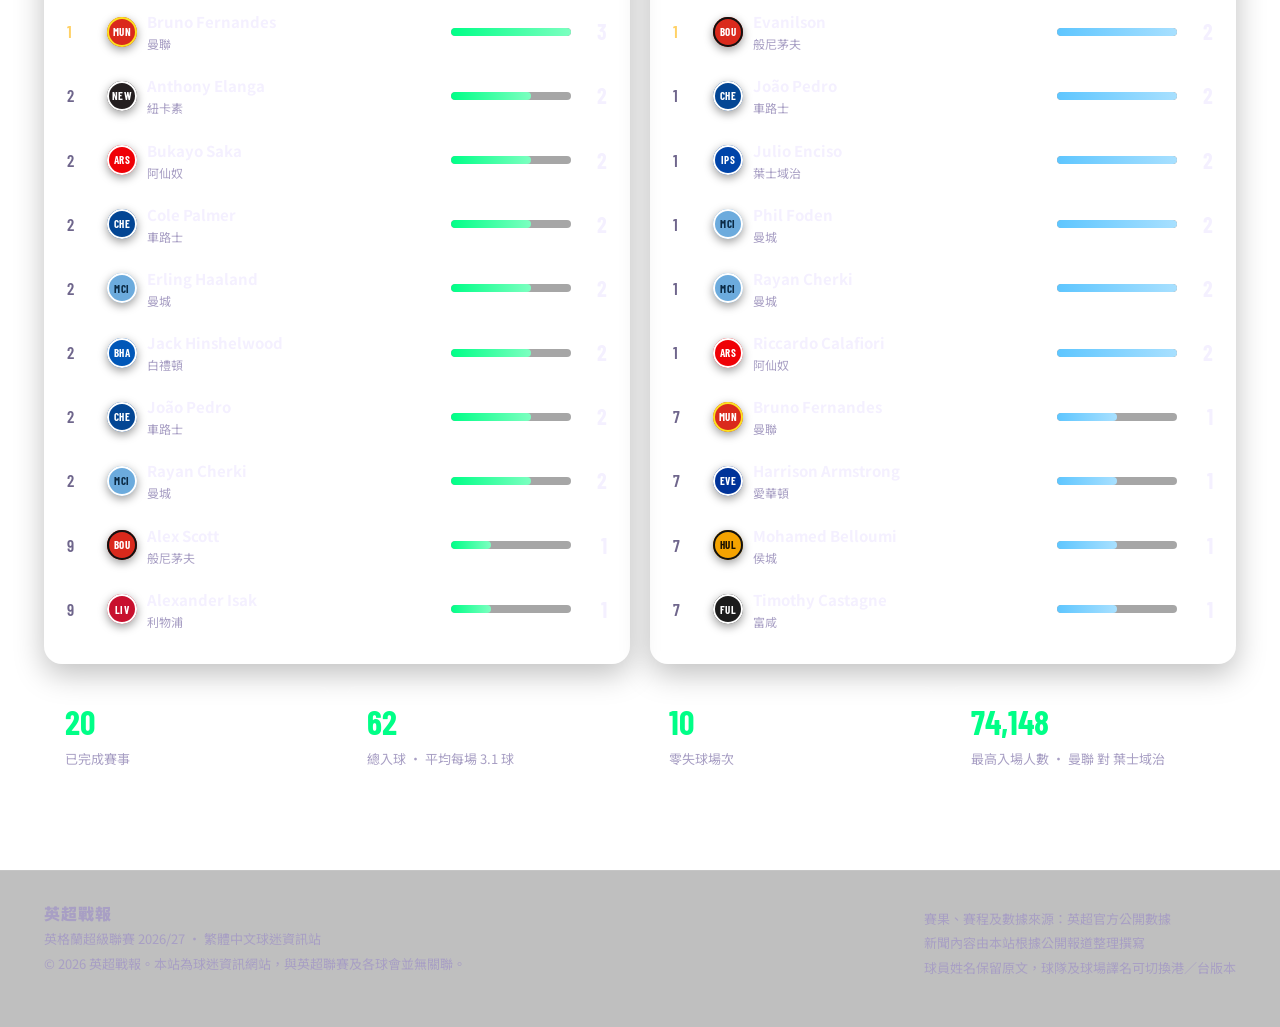
==== commit 99b28ead: "feat: YouTube video section fed by channel RSS Adds a 精選影片 section. tools/update-epl.ps1 now pulls t" ====
--- a/index.html
+++ b/index.html
@@ -30,6 +30,7 @@
         <a href="#table">積分榜</a>
         <a href="#results">賽果</a>
         <a href="#results" id="fixturesLink">賽程</a>
+        <a href="#videos">影片</a>
         <a href="#stats">數據</a>
       </nav>
       <div class="topbar-right">
@@ -141,6 +142,19 @@
     </div>
   </section>
 
+  <!-- ===== 影片 ===== -->
+  <section class="block" id="videos">
+    <div class="wrap">
+      <div class="section-head">
+        <div>
+          <h2>精選影片<span class="en">Videos</span></h2>
+          <p class="desc">來自 YouTube 官方及新聞頻道，每小時自動更新</p>
+        </div>
+      </div>
+      <div class="video-grid" id="videoGrid"></div>
+    </div>
+  </section>
+
   <!-- ===== 數據 ===== -->
   <section class="block" id="stats">
     <div class="wrap">
@@ -187,6 +201,21 @@
       <div id="modalBody"></div>
     </div>
   </div>
+  <!-- ===== YouTube 播放視窗 ===== -->
+  <div class="modal video-modal" id="videoModal" role="dialog" aria-modal="true">
+    <div class="video-box">
+      <button class="modal-close" id="videoClose" type="button" aria-label="關閉">×</button>
+      <div class="video-frame" id="videoFrame"></div>
+      <div class="video-info">
+        <h3 id="videoTitle"></h3>
+        <div class="video-sub">
+          <span id="videoChannel"></span>
+          <a id="videoLink" href="#" target="_blank" rel="noopener noreferrer">在 YouTube 開啟 ↗</a>
+        </div>
+      </div>
+    </div>
+  </div>
+
   <div class="toast" id="toast"></div>
 
   <script src="js/data.js"></script>
@@ -196,6 +225,7 @@
     /* 若 live.js 尚未產生，仍讓頁面正常顯示 */
     var RESULTS = window.RESULTS || []; var FIXTURES = window.FIXTURES || [];
     var ASSISTS = window.ASSISTS || []; var LIVE = window.LIVE || null;
+    var VIDEOS = window.VIDEOS || [];
   </script>
   <script src="js/app.js"></script>
 </body>
--- a/css/style.css
+++ b/css/style.css
@@ -382,3 +382,34 @@
 .gw-select { background: rgba(0,0,0,0.3); color: var(--text); border: 1px solid var(--line); border-radius: 999px; padding: 8px 14px; font: inherit; font-size: 14px; font-weight: 600; cursor: pointer; }
 .gw-select:focus { outline: 2px solid var(--mint); outline-offset: 2px; }
 .gw-select option { background: var(--bg-3); color: var(--text); }
+
+/* ---------- YouTube 影片 ---------- */
+.video-grid { display: grid; grid-template-columns: repeat(4, 1fr); gap: 18px; }
+.video-card { border-radius: var(--radius-sm); overflow: hidden; background: var(--panel); border: 1px solid var(--line); cursor: pointer; transition: 0.25s; display: flex; flex-direction: column; }
+.video-card:hover, .video-card:focus-visible { transform: translateY(-4px); border-color: var(--line-strong); box-shadow: var(--shadow); outline: none; }
+.video-card:focus-visible { border-color: var(--mint); }
+.video-card .thumb { position: relative; aspect-ratio: 16 / 9; background: #000; overflow: hidden; }
+.video-card .thumb img { width: 100%; height: 100%; object-fit: cover; display: block; transition: 0.3s; }
+.video-card:hover .thumb img { transform: scale(1.05); opacity: 0.85; }
+.video-card .play { position: absolute; inset: 0; margin: auto; width: 52px; height: 52px; border-radius: 50%; background: rgba(10, 6, 20, 0.7); border: 2px solid rgba(255,255,255,0.9); backdrop-filter: blur(4px); transition: 0.25s; }
+.video-card .play::after { content: ""; position: absolute; top: 50%; left: 54%; transform: translate(-50%, -50%); border-style: solid; border-width: 9px 0 9px 15px; border-color: transparent transparent transparent #fff; }
+.video-card:hover .play { background: var(--pink); border-color: var(--pink); transform: scale(1.1); }
+.video-card .vlabel { position: absolute; top: 10px; left: 10px; padding: 3px 9px; border-radius: 999px; font-size: 11.5px; font-weight: 700; background: rgba(10,6,20,0.78); border: 1px solid var(--line-strong); color: var(--text); }
+.video-card .vbody { padding: 13px 15px 15px; display: flex; flex-direction: column; gap: 8px; flex: 1; }
+.video-card h3 { margin: 0; font-size: 14.5px; line-height: 1.5; font-weight: 700; display: -webkit-box; -webkit-line-clamp: 2; -webkit-box-orient: vertical; overflow: hidden; }
+.video-card .vmeta { margin-top: auto; display: flex; justify-content: space-between; gap: 10px; font-size: 12px; color: var(--muted-2); }
+.video-card .vmeta span:first-child { color: var(--muted); overflow: hidden; text-overflow: ellipsis; white-space: nowrap; }
+.empty-note { color: var(--muted); font-size: 14px; padding: 24px; text-align: center; border: 1px dashed var(--line); border-radius: var(--radius-sm); }
+
+.video-modal .video-box { width: min(900px, 100%); background: var(--bg-3); border: 1px solid var(--line-strong); border-radius: 18px; overflow: hidden; position: relative; box-shadow: var(--shadow); animation: rise 0.25s ease; }
+.video-modal .modal-close { z-index: 2; background: rgba(10,6,20,0.75); }
+.video-frame { position: relative; aspect-ratio: 16 / 9; background: #000; }
+.video-frame iframe { position: absolute; inset: 0; width: 100%; height: 100%; border: 0; }
+.video-info { padding: 16px 20px 18px; }
+.video-info h3 { margin: 0 0 8px; font-size: 17px; line-height: 1.45; }
+.video-sub { display: flex; justify-content: space-between; gap: 14px; flex-wrap: wrap; font-size: 13px; color: var(--muted); }
+.video-sub a { color: var(--mint); font-weight: 700; }
+.video-sub a:hover { text-decoration: underline; }
+
+@media (max-width: 1024px) { .video-grid { grid-template-columns: repeat(2, 1fr); } }
+@media (max-width: 600px) { .video-grid { grid-template-columns: 1fr; } }
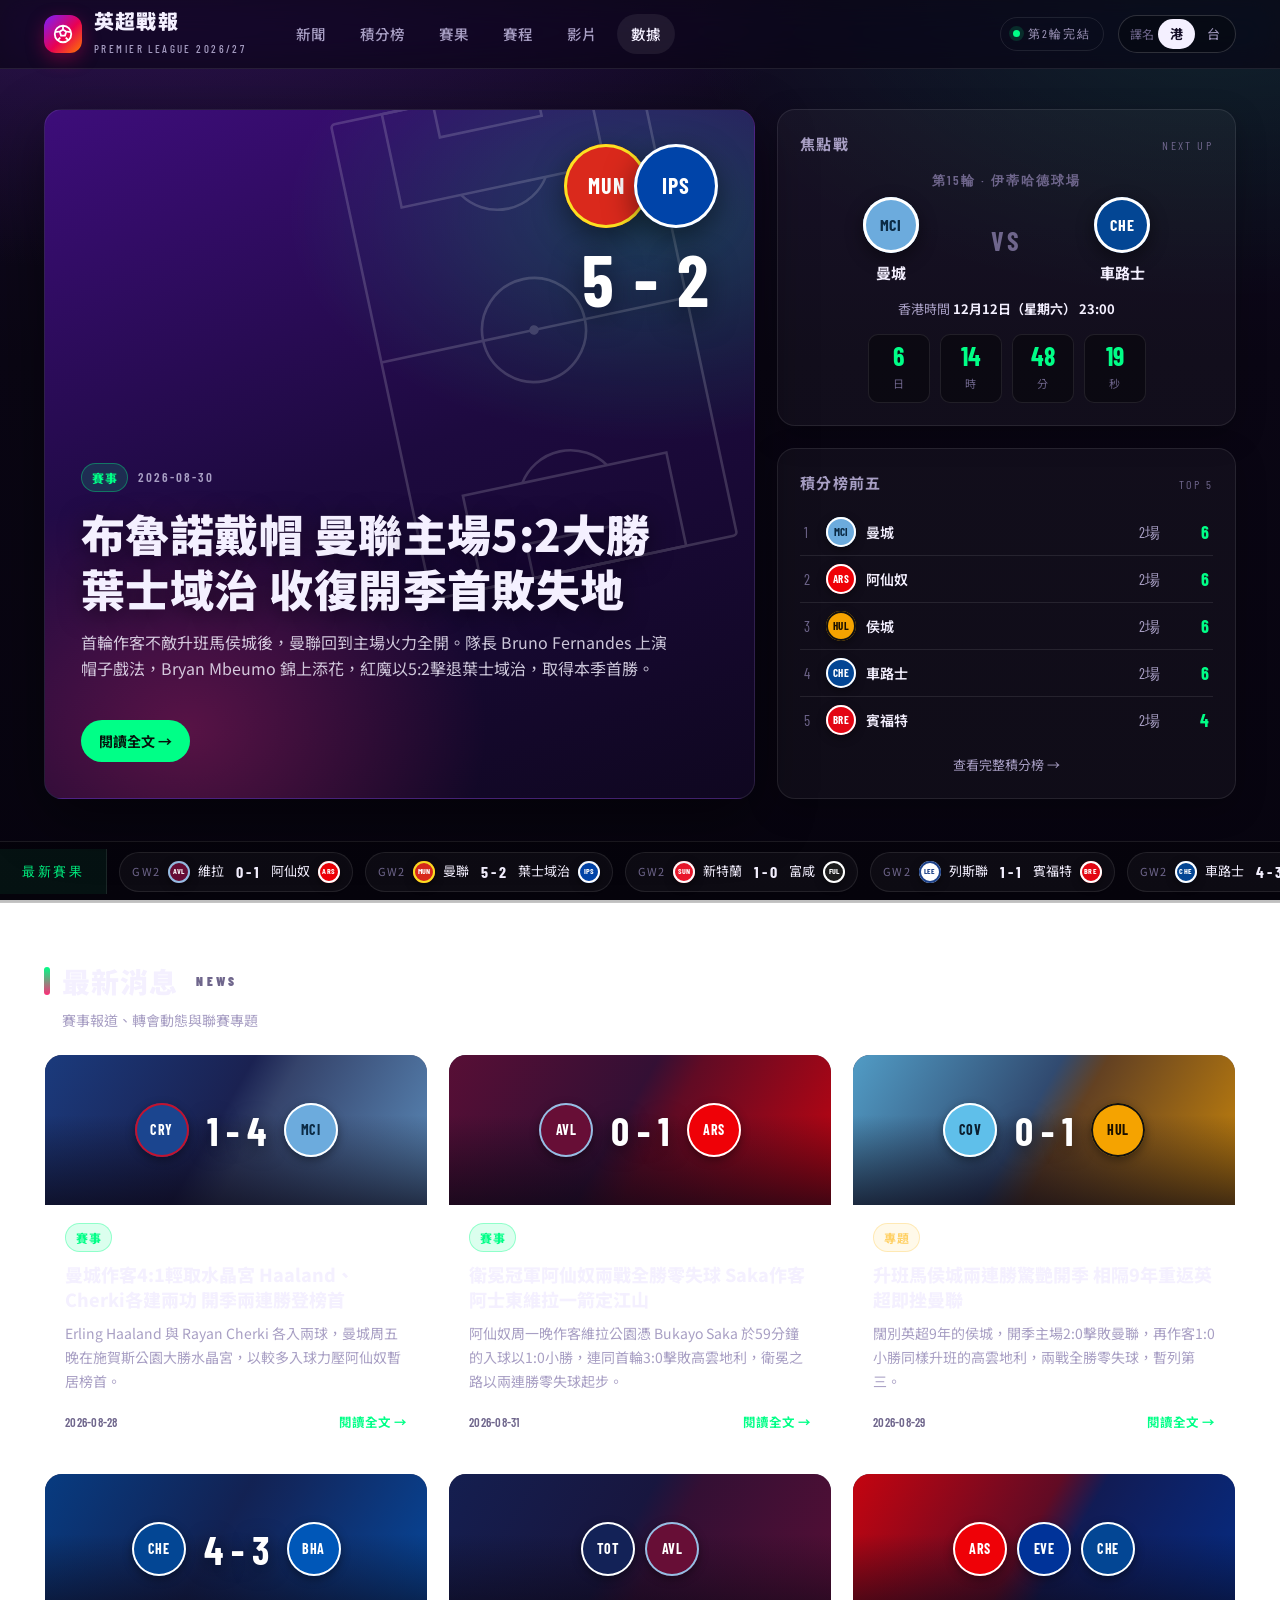
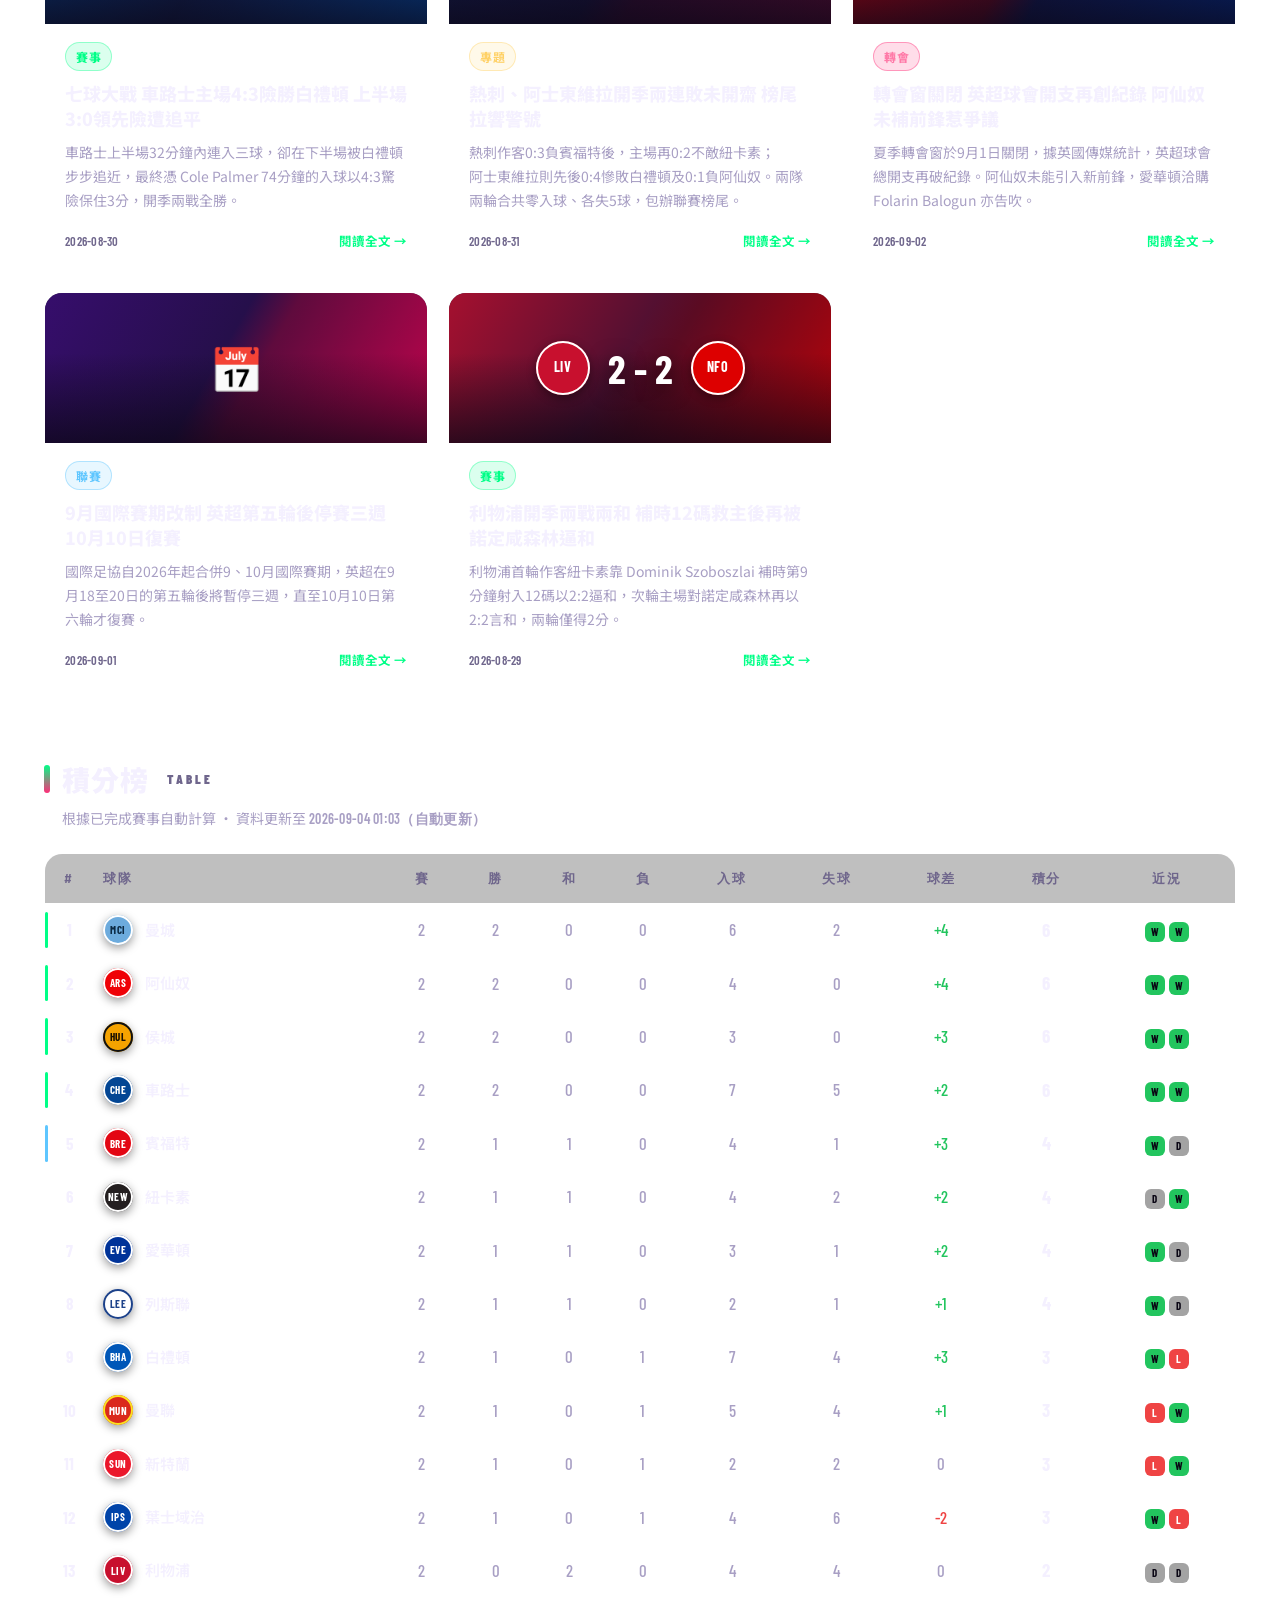
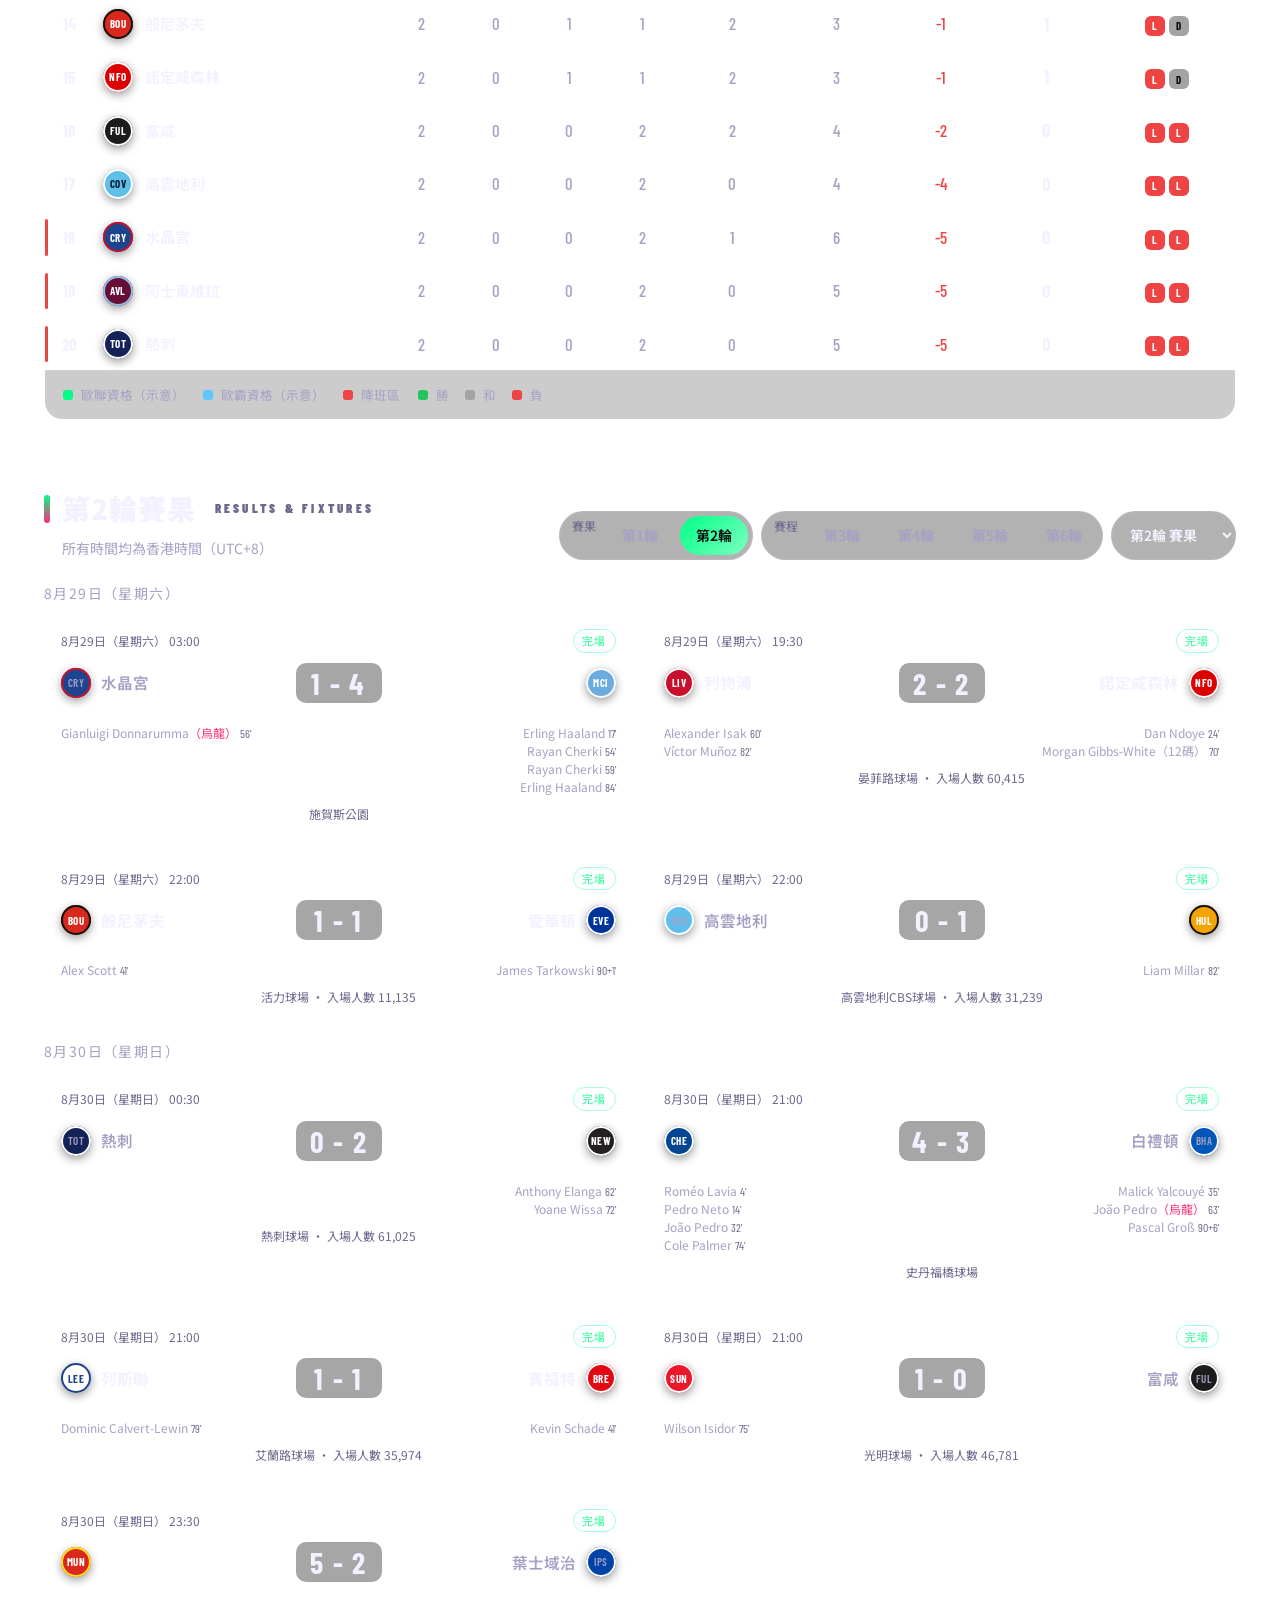
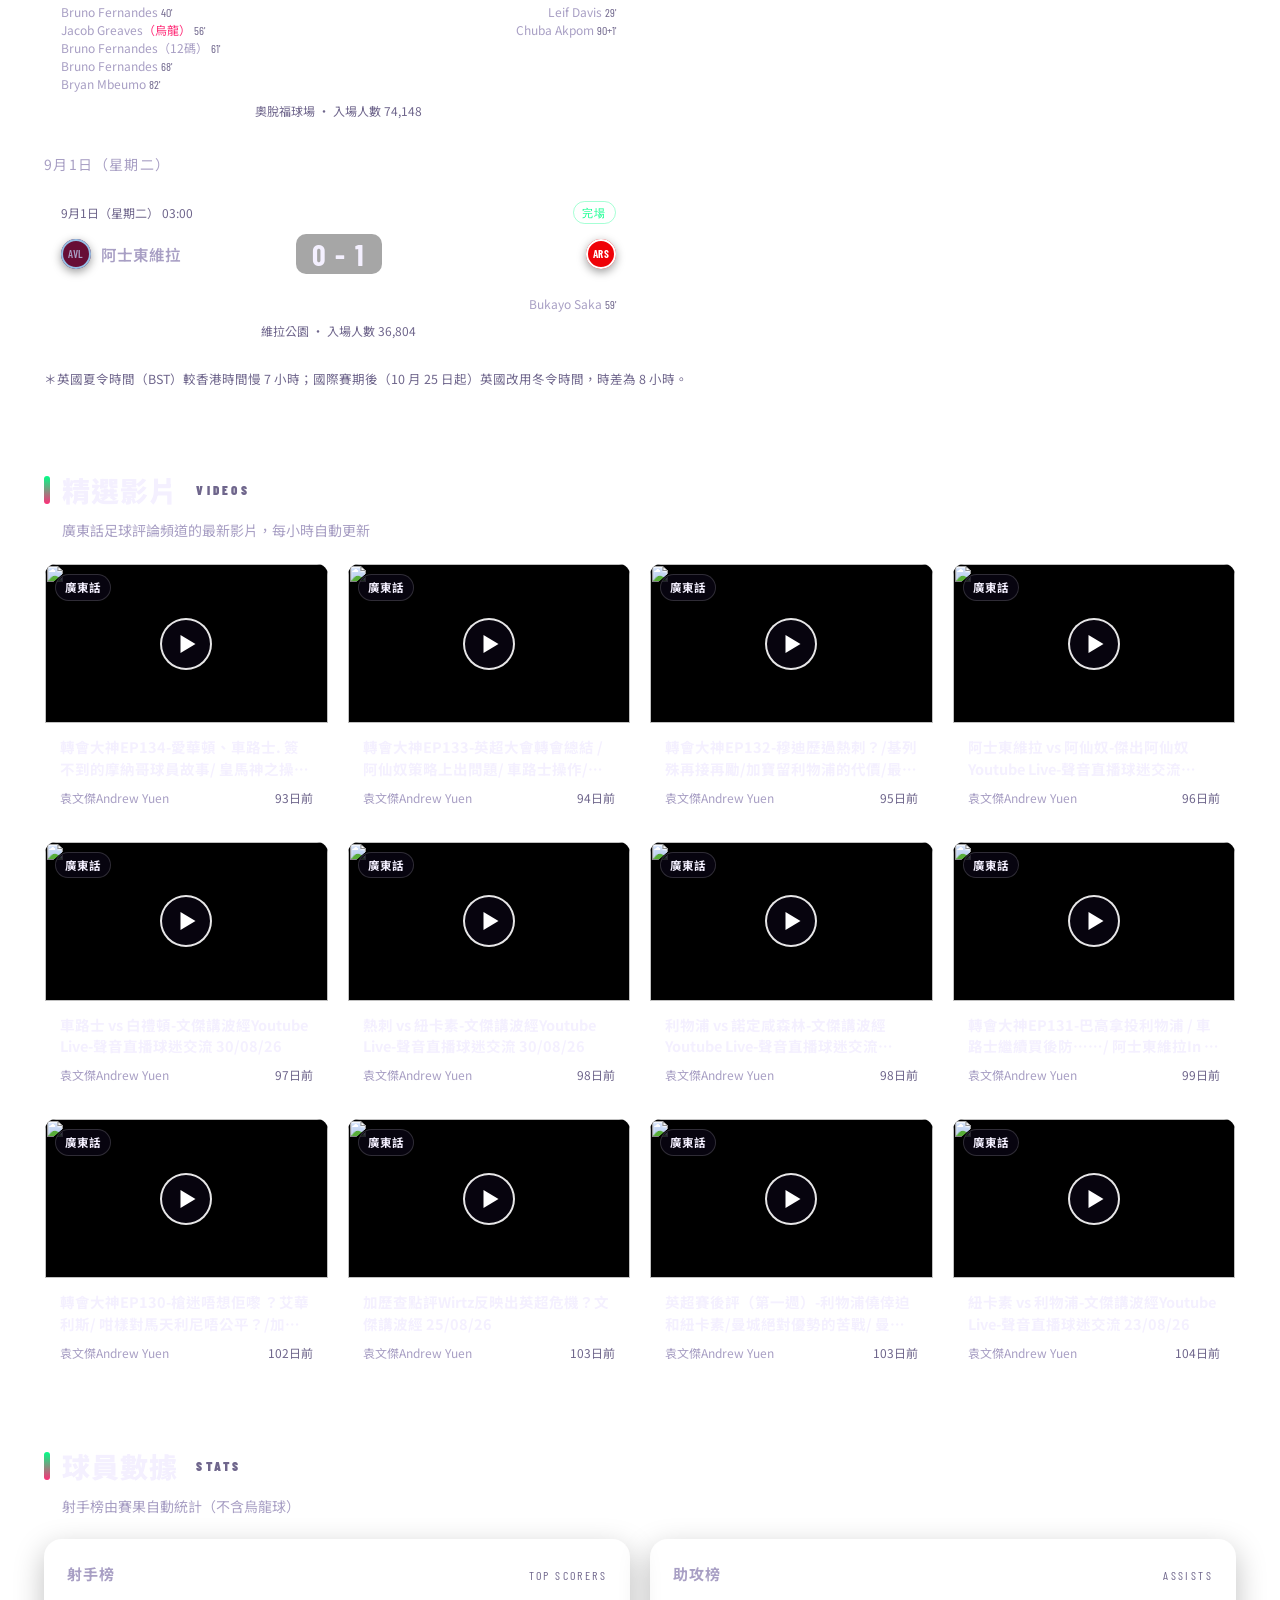
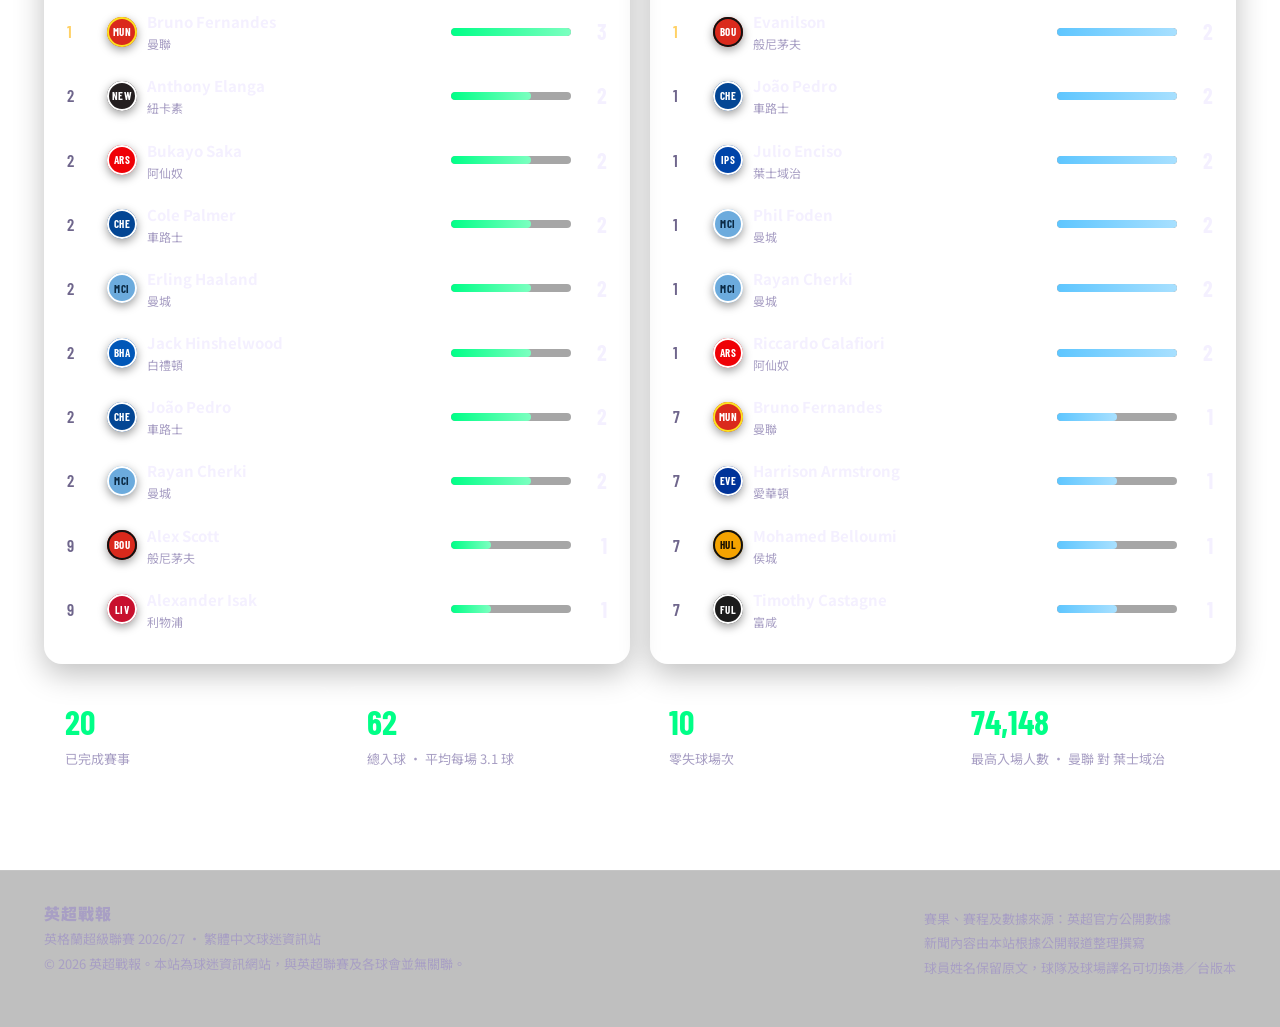
==== commit 344aae25: "feat: use Cantonese commentary channel for videos Replaces the two English channels with 袁文傑Andrew Y" ====
--- a/index.html
+++ b/index.html
@@ -148,7 +148,7 @@
       <div class="section-head">
         <div>
           <h2>精選影片<span class="en">Videos</span></h2>
-          <p class="desc">來自 YouTube 官方及新聞頻道，每小時自動更新</p>
+          <p class="desc">廣東話足球評論頻道的最新影片，每小時自動更新</p>
         </div>
       </div>
       <div class="video-grid" id="videoGrid"></div>
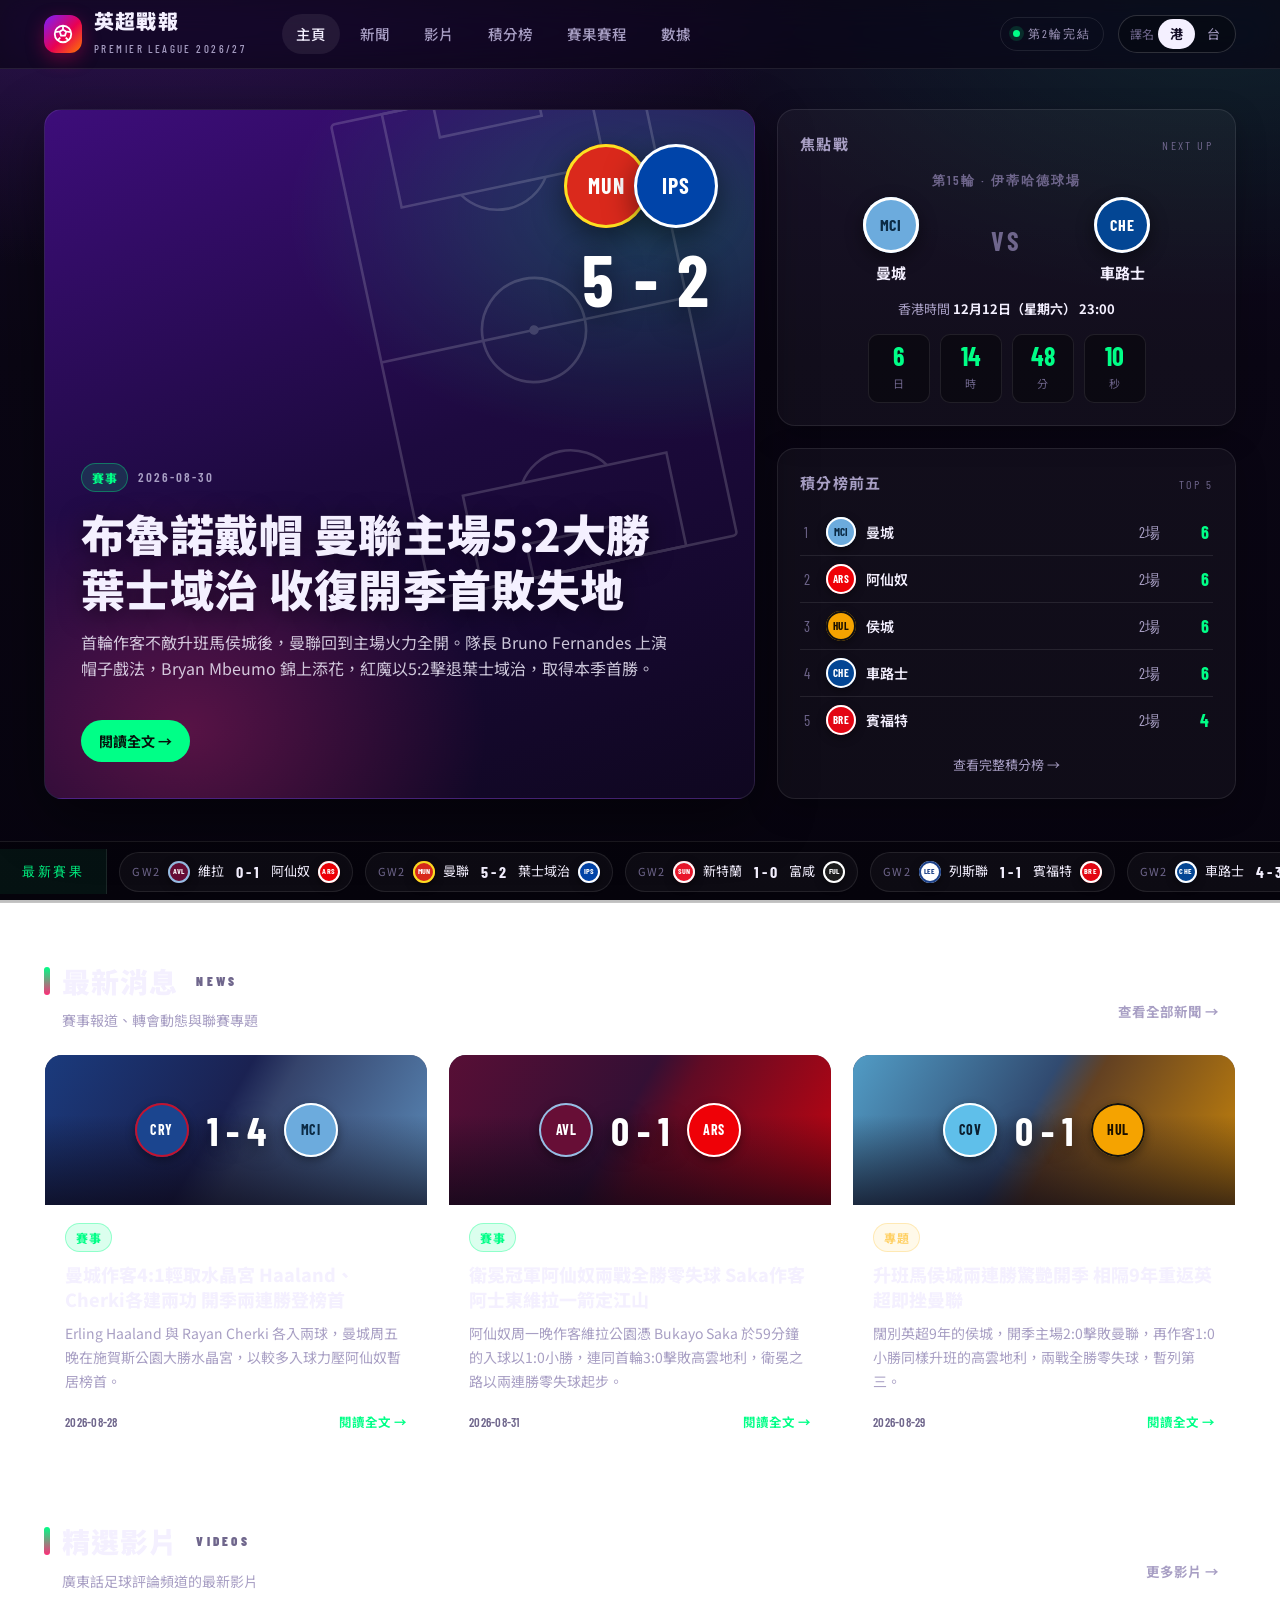
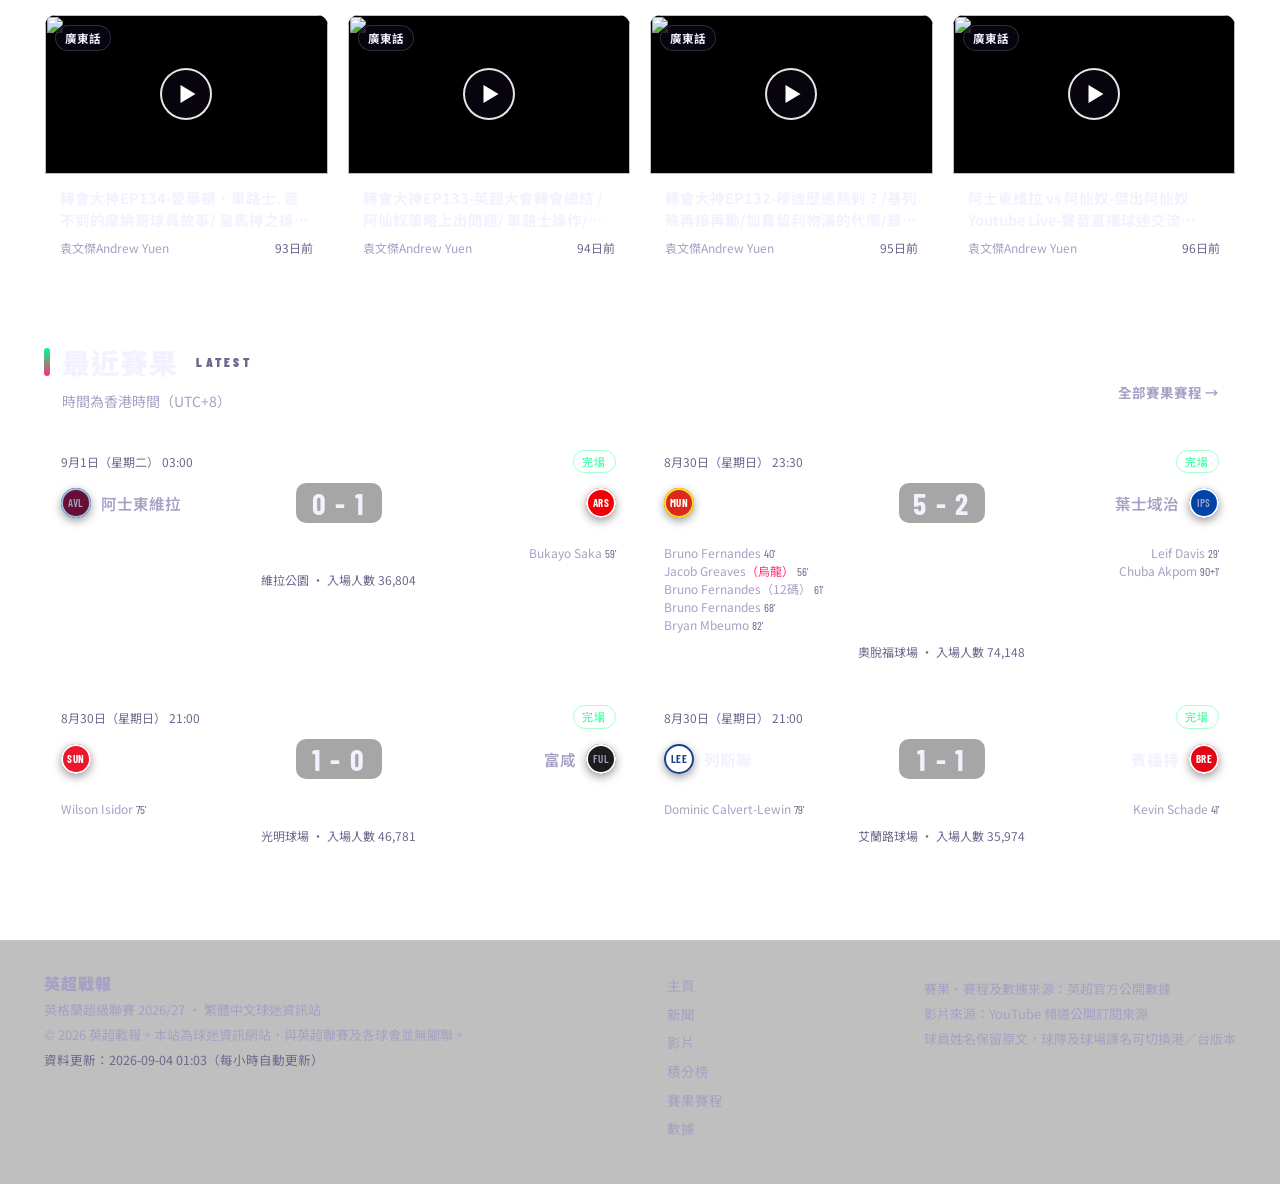
==== commit bc1321b5: "feat: split the single page into six pages Home is now a digest (headline, focus match, top 5, 3 new" ====
--- a/index.html
+++ b/index.html
@@ -3,50 +3,20 @@
 <head>
   <meta charset="utf-8">
   <meta name="viewport" content="width=device-width, initial-scale=1">
-  <title>英超戰報 — 英格蘭超級聯賽 2026/27 新聞、積分榜、賽果</title>
-  <meta name="description" content="英超戰報：英格蘭超級聯賽最新新聞、積分榜、賽果與賽程，全部以繁體中文及香港時間顯示。">
+  <title>英超戰報 — 英格蘭超級聯賽 2026/27 繁體中文資訊站</title>
+  <meta name="description" content="英超戰報主頁：英格蘭超級聯賽最新頭條、焦點戰、精選影片與最新賽果，全部繁體中文，時間以香港時間顯示。">
   <link rel="icon" href="data:image/svg+xml,%3Csvg xmlns='http://www.w3.org/2000/svg' viewBox='0 0 64 64'%3E%3Crect width='64' height='64' rx='16' fill='%237a1fff'/%3E%3Ccircle cx='32' cy='32' r='18' fill='none' stroke='%2300ff87' stroke-width='5'/%3E%3Ccircle cx='32' cy='32' r='6' fill='%2300ff87'/%3E%3C/svg%3E">
   <link rel="preconnect" href="https://fonts.googleapis.com">
   <link rel="preconnect" href="https://fonts.gstatic.com" crossorigin>
   <link href="https://fonts.googleapis.com/css2?family=Noto+Sans+TC:wght@400;500;700;900&family=Barlow+Condensed:wght@500;600;700&display=swap" rel="stylesheet">
   <link rel="stylesheet" href="css/style.css">
 </head>
-<body>
+<body data-page="home">
 
-  <!-- ===== 頂部導覽 ===== -->
-  <header class="topbar">
-    <div class="wrap">
-      <a class="brand" href="#top">
-        <span class="brand-mark" aria-hidden="true">
-          <svg viewBox="0 0 24 24" fill="none" stroke="#fff" stroke-width="2"><circle cx="12" cy="12" r="9"/><path d="M12 3v4l3.5 2.5-1.3 4.2H9.8L8.5 9.5 12 7M3.5 10l4 -.5M20.5 10l-4-.5M6 19l3-3M18 19l-3-3"/></svg>
-        </span>
-        <span>
-          <span class="brand-name">英超戰報</span>
-          <span class="brand-sub">Premier League <span id="seasonLabel">2026/27</span></span>
-        </span>
-      </a>
-      <nav class="nav" id="nav">
-        <a href="#news">新聞</a>
-        <a href="#table">積分榜</a>
-        <a href="#results">賽果</a>
-        <a href="#results" id="fixturesLink">賽程</a>
-        <a href="#videos">影片</a>
-        <a href="#stats">數據</a>
-      </nav>
-      <div class="topbar-right">
-        <span class="live-pill"><i></i><span id="roundLabel">第2輪完結</span></span>
-        <div class="seg" role="group" aria-label="球隊譯名">
-          <span class="seg-label">譯名</span>
-          <button type="button" data-lang="hk" class="on">港</button>
-          <button type="button" data-lang="tw">台</button>
-        </div>
-        <button class="burger" id="burger" type="button" aria-label="開啟選單"><span></span><span></span><span></span></button>
-      </div>
-    </div>
-  </header>
+  <header class="topbar" id="topbar"></header>
 
-  <!-- ===== 首頁頭條 ===== -->
-  <section class="hero" id="top">
+  <!-- ===== 頭條 ===== -->
+  <section class="hero">
     <div class="wrap hero-grid">
       <article class="feature" id="feature"></article>
       <aside class="side">
@@ -57,7 +27,7 @@
         <div class="card">
           <div class="card-head"><h3>積分榜前五</h3><span class="en">Top 5</span></div>
           <table class="mini-table"><tbody id="miniTable"></tbody></table>
-          <a class="mini-link" href="#table">查看完整積分榜 →</a>
+          <a class="mini-link" href="table.html">查看完整積分榜 →</a>
         </div>
       </aside>
     </div>
@@ -70,156 +40,52 @@
     </div>
   </div>
 
-  <!-- ===== 新聞 ===== -->
-  <section class="block" id="news">
+  <!-- ===== 最新消息 ===== -->
+  <section class="block">
     <div class="wrap">
       <div class="section-head">
         <div>
           <h2>最新消息<span class="en">News</span></h2>
           <p class="desc">賽事報道、轉會動態與聯賽專題</p>
         </div>
+        <a class="more" href="news.html">查看全部新聞 →</a>
       </div>
-      <div class="news-grid" id="newsGrid"></div>
+      <div class="news-grid" id="homeNews"></div>
     </div>
   </section>
 
-  <!-- ===== 積分榜 ===== -->
-  <section class="block" id="table">
-    <div class="wrap">
-      <div class="section-head">
-        <div>
-          <h2>積分榜<span class="en">Table</span></h2>
-          <p class="desc">根據已完成賽事自動計算 · 資料更新至 <span id="updatedAt" class="num">2026-09-03</span></p>
-        </div>
-      </div>
-      <div class="table-card reveal">
-        <div class="table-wrap">
-          <table class="standings">
-            <thead>
-              <tr>
-                <th>#</th>
-                <th class="left">球隊</th>
-                <th title="已賽">賽</th>
-                <th title="勝">勝</th>
-                <th title="和">和</th>
-                <th title="負">負</th>
-                <th class="opt" title="入球">入球</th>
-                <th class="opt" title="失球">失球</th>
-                <th title="得失球差">球差</th>
-                <th title="積分">積分</th>
-                <th class="opt">近況</th>
-              </tr>
-            </thead>
-            <tbody id="standingsBody"></tbody>
-          </table>
-        </div>
-        <div class="legend">
-          <span><i style="background:var(--mint)"></i>歐聯資格（示意）</span>
-          <span><i style="background:var(--sky)"></i>歐霸資格（示意）</span>
-          <span><i style="background:var(--loss)"></i>降班區</span>
-          <span><i style="background:var(--win)"></i>勝 <i style="background:var(--draw);margin-left:8px"></i>和 <i style="background:var(--loss);margin-left:8px"></i>負</span>
-        </div>
-      </div>
-    </div>
-  </section>
-
-  <!-- ===== 賽果與賽程 ===== -->
-  <section class="block" id="results">
-    <div class="wrap">
-      <div class="section-head">
-        <div>
-          <h2><span id="resultsTitle">賽果</span><span class="en">Results &amp; Fixtures</span></h2>
-          <p class="desc">所有時間均為香港時間（UTC+8）</p>
-        </div>
-        <div class="controls">
-          <div class="tabs"><span class="seg-label">賽果</span><span id="resultTabs" style="display:contents"></span></div>
-          <div class="tabs"><span class="seg-label">賽程</span><span id="fixtureTabs" style="display:contents"></span></div>
-          <select id="gwSelect" class="gw-select" aria-label="選擇輪次"></select>
-        </div>
-      </div>
-      <div class="matchday" id="matchdays"></div>
-      <p class="tz-note">＊英國夏令時間（BST）較香港時間慢 7 小時；國際賽期後（10 月 25 日起）英國改用冬令時間，時差為 8 小時。</p>
-    </div>
-  </section>
-
-  <!-- ===== 影片 ===== -->
-  <section class="block" id="videos">
+  <!-- ===== 精選影片 ===== -->
+  <section class="block">
     <div class="wrap">
       <div class="section-head">
         <div>
           <h2>精選影片<span class="en">Videos</span></h2>
-          <p class="desc">廣東話足球評論頻道的最新影片，每小時自動更新</p>
+          <p class="desc">廣東話足球評論頻道的最新影片</p>
         </div>
+        <a class="more" href="videos.html">更多影片 →</a>
       </div>
-      <div class="video-grid" id="videoGrid"></div>
+      <div class="video-grid" id="homeVideos"></div>
     </div>
   </section>
 
-  <!-- ===== 數據 ===== -->
-  <section class="block" id="stats">
+  <!-- ===== 最近賽果 ===== -->
+  <section class="block">
     <div class="wrap">
       <div class="section-head">
         <div>
-          <h2>球員數據<span class="en">Stats</span></h2>
-          <p class="desc">射手榜由賽果自動統計（不含烏龍球）</p>
+          <h2>最近賽果<span class="en">Latest</span></h2>
+          <p class="desc">時間為香港時間（UTC+8）</p>
         </div>
+        <a class="more" href="results.html">全部賽果賽程 →</a>
       </div>
-      <div class="stats-grid">
-        <div class="card reveal">
-          <div class="card-head"><h3>射手榜</h3><span class="en">Top scorers</span></div>
-          <div id="scorers"></div>
-        </div>
-        <div class="card reveal assists">
-          <div class="card-head"><h3>助攻榜</h3><span class="en">Assists</span></div>
-          <div id="assists"></div>
-        </div>
-      </div>
-      <div class="facts" id="facts"></div>
+      <div class="match-grid" id="homeResults"></div>
     </div>
   </section>
 
-  <!-- ===== 頁尾 ===== -->
-  <footer>
-    <div class="wrap">
-      <div>
-        <span class="brand-name">英超戰報</span>
-        <p>英格蘭超級聯賽 2026/27 · 繁體中文球迷資訊站</p>
-        <p>© <span id="year">2026</span> 英超戰報。本站為球迷資訊網站，與英超聯賽及各球會並無關聯。</p>
-      </div>
-      <div>
-        <p>賽果、賽程及數據來源：英超官方公開數據</p>
-        <p>新聞內容由本站根據公開報道整理撰寫</p>
-        <p>球員姓名保留原文，球隊及球場譯名可切換港／台版本</p>
-      </div>
-    </div>
-  </footer>
-
-  <!-- ===== 新聞全文視窗 ===== -->
-  <div class="modal" id="modal" role="dialog" aria-modal="true">
-    <div class="modal-box">
-      <button class="modal-close" id="modalClose" type="button" aria-label="關閉">×</button>
-      <div id="modalBody"></div>
-    </div>
-  </div>
-  <!-- ===== YouTube 播放視窗 ===== -->
-  <div class="modal video-modal" id="videoModal" role="dialog" aria-modal="true">
-    <div class="video-box">
-      <button class="modal-close" id="videoClose" type="button" aria-label="關閉">×</button>
-      <div class="video-frame" id="videoFrame"></div>
-      <div class="video-info">
-        <h3 id="videoTitle"></h3>
-        <div class="video-sub">
-          <span id="videoChannel"></span>
-          <a id="videoLink" href="#" target="_blank" rel="noopener noreferrer">在 YouTube 開啟 ↗</a>
-        </div>
-      </div>
-    </div>
-  </div>
-
-  <div class="toast" id="toast"></div>
+  <footer id="footer"></footer>
 
   <script src="js/data.js"></script>
-  <!-- live.js 由 tools/update-epl.ps1 自動產生（賽果、賽程、助攻榜） -->
+  <!-- live.js 由 tools/update-epl.ps1 自動產生（賽果、賽程、助攻榜、影片） -->
   <script src="js/live.js"></script>
   <script>
     /* 若 live.js 尚未產生，仍讓頁面正常顯示 */
--- a/css/style.css
+++ b/css/style.css
@@ -413,3 +413,54 @@
 
 @media (max-width: 1024px) { .video-grid { grid-template-columns: repeat(2, 1fr); } }
 @media (max-width: 600px) { .video-grid { grid-template-columns: 1fr; } }
+
+/* ==========================================================
+   多頁式版面
+   ========================================================== */
+
+/* 內頁標題 */
+.page-head { padding: 42px 0 6px; }
+.page-head h1 { margin: 0; font-size: clamp(26px, 3.2vw, 36px); font-weight: 900; letter-spacing: 0.04em; display: flex; align-items: center; gap: 14px; flex-wrap: wrap; }
+.page-head h1::before { content: ""; width: 6px; height: 30px; border-radius: 3px; background: linear-gradient(180deg, var(--mint), var(--pink)); flex: none; }
+.page-head h1 .en { font-family: var(--font-num); font-size: 13px; letter-spacing: 0.25em; text-transform: uppercase; color: var(--muted-2); font-weight: 500; }
+.page-head p { margin: 10px 0 0 20px; color: var(--muted); font-size: 14.5px; }
+
+/* 區塊右上角的「更多」連結 */
+.section-head .more { flex: none; padding: 8px 16px; border-radius: 999px; border: 1px solid var(--line-strong); font-size: 13.5px; font-weight: 700; color: var(--muted); transition: 0.2s; white-space: nowrap; }
+.section-head .more:hover { color: #06100b; background: var(--mint); border-color: var(--mint); }
+
+/* 新聞分類篩選 */
+.filter-bar { display: flex; gap: 8px; flex-wrap: wrap; margin-bottom: 22px; }
+.filter-bar button { border: 1px solid var(--line); background: rgba(0,0,0,0.25); color: var(--muted); padding: 8px 18px; border-radius: 999px; font-size: 14px; font-weight: 600; transition: 0.2s; }
+.filter-bar button:hover { color: var(--text); border-color: var(--line-strong); }
+.filter-bar button.on { background: var(--text); color: #120b24; border-color: var(--text); }
+
+/* 賽果頁的輪次控制列 */
+.controls { display: flex; gap: 10px; flex-wrap: wrap; align-items: center; margin-bottom: 4px; }
+
+/* 頁尾導覽 */
+.foot-links { display: flex; flex-direction: column; gap: 7px; }
+.foot-links a { color: var(--muted); font-size: 13.5px; transition: 0.2s; }
+.foot-links a:hover { color: var(--mint); }
+.foot-updated { color: var(--muted-2); font-size: 12.5px; }
+
+/* 主頁的最近賽果維持兩欄 */
+#homeResults { grid-template-columns: repeat(2, 1fr); }
+
+@media (max-width: 1100px) {
+  .topbar .wrap { gap: 16px; }
+  .nav a { padding: 8px 10px; font-size: 14px; }
+}
+@media (max-width: 860px) {
+  .page-head { padding: 28px 0 4px; }
+  .section-head .more { padding: 7px 13px; font-size: 13px; }
+  #homeResults { grid-template-columns: 1fr; }
+}
+@media (max-width: 600px) {
+  .page-head h1 { font-size: 24px; gap: 10px; }
+  .page-head h1::before { height: 24px; }
+  .page-head p { margin-left: 0; font-size: 13.5px; }
+  .filter-bar button { padding: 7px 14px; font-size: 13px; }
+  footer .wrap { flex-direction: column; gap: 18px; }
+  .foot-links { flex-direction: row; flex-wrap: wrap; gap: 14px; }
+}
